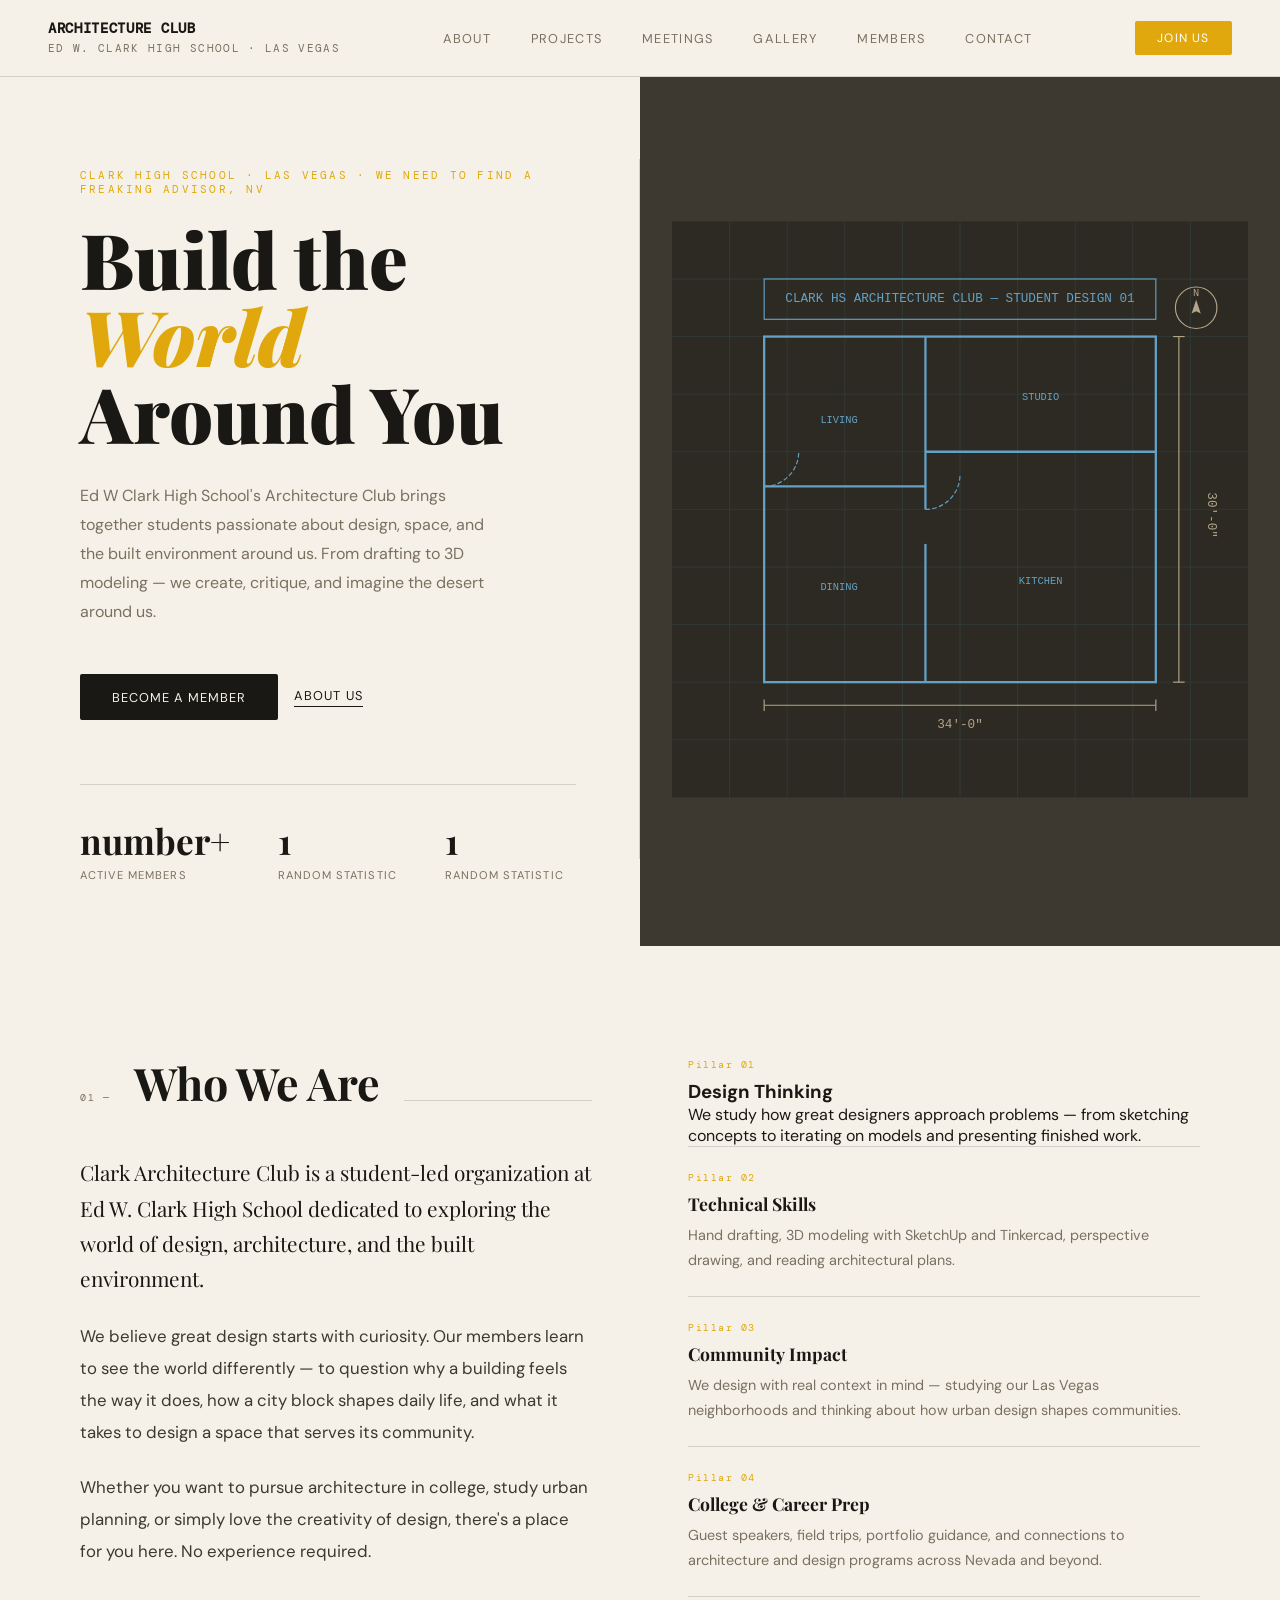
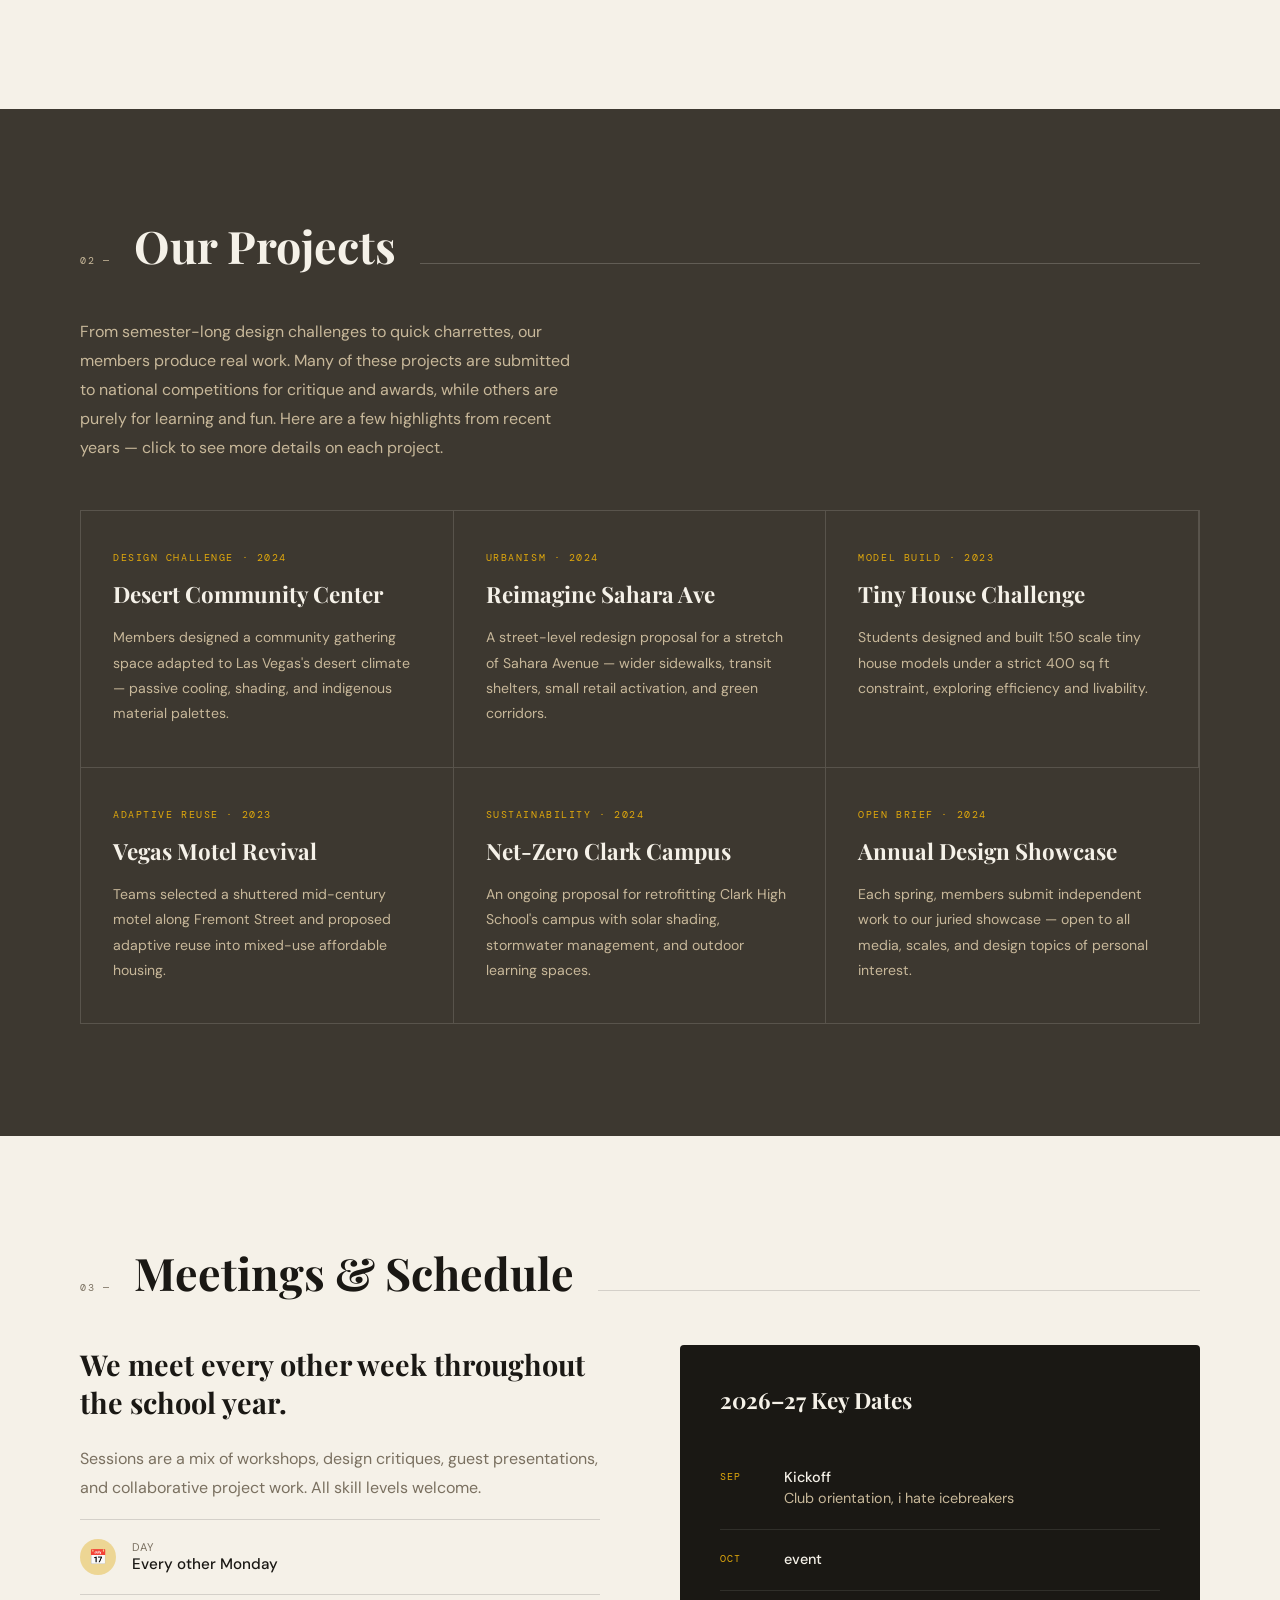
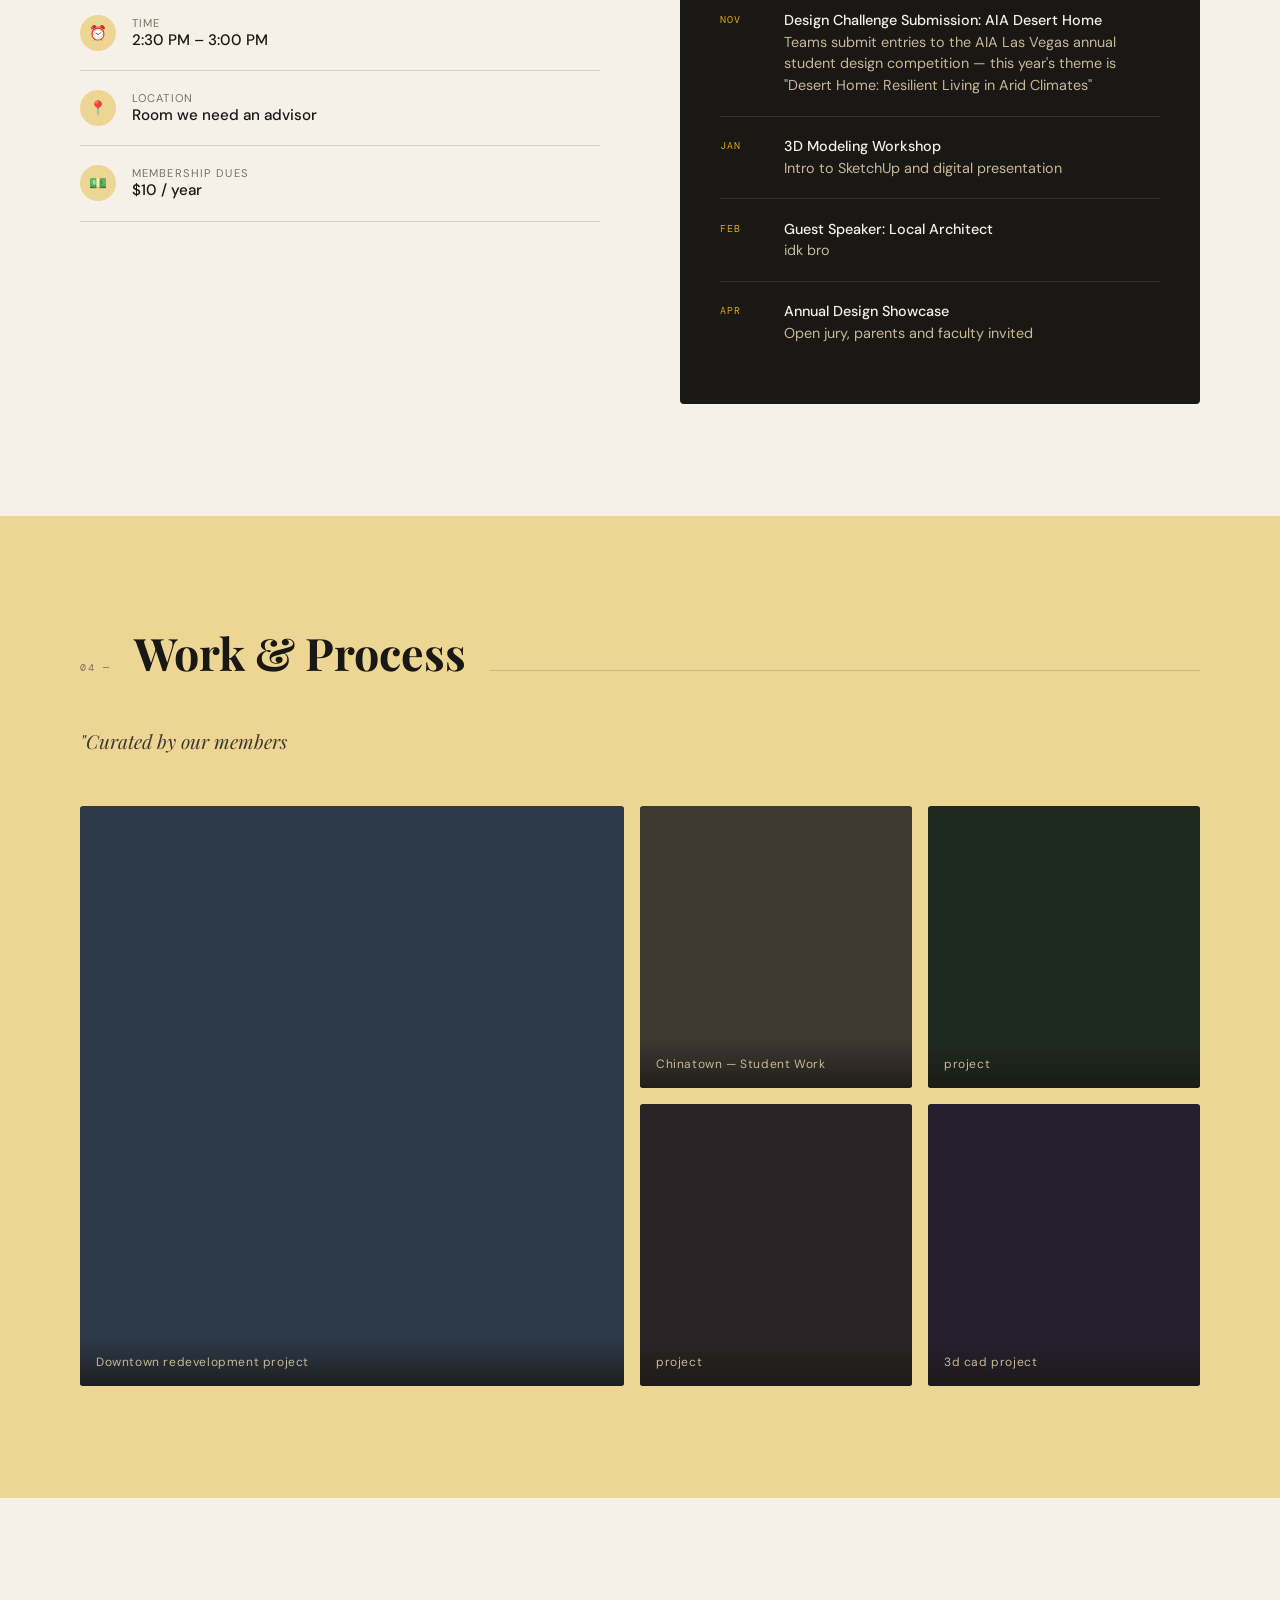
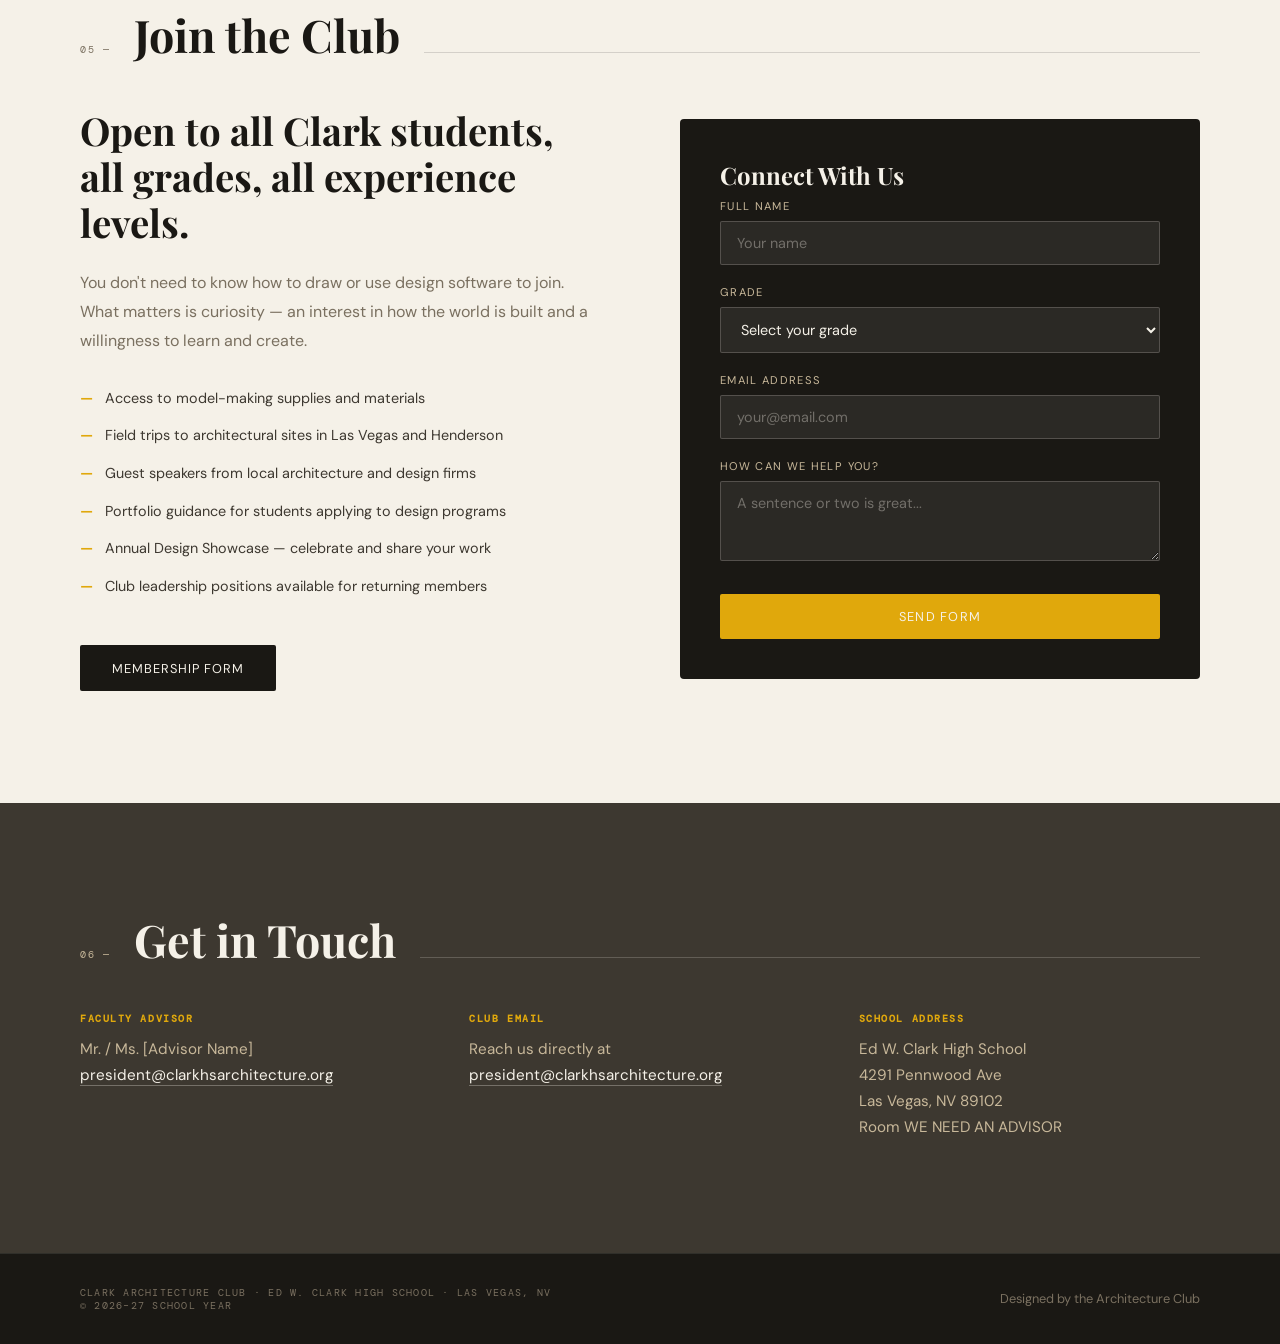
==== index.html @ acacfdea "first commit" ====
<!DOCTYPE html>
<html lang="en">
<head>
<meta charset="UTF-8">
<meta name="viewport" content="width=device-width, initial-scale=1.0">
<title>Clark Architecture Club — Ed W. Clark High School</title>
<link href="https://fonts.googleapis.com/css2?family=Playfair+Display:ital,wght@0,400;0,700;0,900;1,400;1,700&family=DM+Sans:wght@300;400;500;600&family=DM+Mono:wght@400;500&display=swap" rel="stylesheet">
<!-- to whoever works on this: 
 sorry to whoever is working on this
 the style.css page is fake and everything is in the html
 lol
 i won't be too offended if you end up vibe coding the entire thing, but if you do, use claude and none of that
 chatgpt bullcrap ty


 -->
<script>
function toggleMenu() {
  const navLinks = document.querySelector('.nav-links');
  const navCta = document.querySelector('.nav-cta');
  navLinks.classList.toggle('active');
  navCta.classList.toggle('active');
}


document.querySelectorAll('.nav-links a').forEach(link => {
  link.addEventListener('click', () => {
    document.querySelector('.nav-links').classList.remove('active');
    document.querySelector('.nav-cta').classList.remove('active');
  });
});
</script>
<style>
  :root {
    --ink: #1a1814;
    --paper: #f5f1e8;
    --warm: #c8b89a;
    --chargeryellow: #e0a80c;
    --chargeryellow-light: #edd694;
    --charcoal: #3d3830;
    --muted: #7a7060;
    --line: rgba(26,24,20,0.15);
    --white: #ffffff;
  }
  * { margin: 0; padding: 0; box-sizing: border-box; }
  html { scroll-behavior: smooth; }
  body {
    font-family: 'DM Sans', sans-serif;
    background: var(--paper);
    color: var(--ink);
    overflow-x: hidden;
  }

  /* NAV */
  nav {
    position: fixed; top: 0; left: 0; right: 0; z-index: 100;
    display: flex; align-items: center; justify-content: space-between;
    padding: 1.2rem 3rem;
    background: var(--paper);
    border-bottom: 1px solid var(--line);
    backdrop-filter: blur(8px);
  }
  .nav-logo {
    font-family: 'DM Mono', monospace;
    font-size: 0.7rem;
    letter-spacing: 0.12em;
    text-transform: uppercase;
    color: var(--muted);
    line-height: 1.5;
  }
  .nav-logo strong { display: block; color: var(--ink); font-size: 0.85rem; letter-spacing: 0.05em; }
  .nav-links { display: flex; gap: 2.5rem; list-style: none; }
  .nav-links a {
    font-size: 0.8rem;
    letter-spacing: 0.1em;
    text-transform: uppercase;
    color: var(--muted);
    text-decoration: none;
    transition: color 0.2s;
  }
  .nav-links a:hover { color: var(--chargeryellow); }
  .nav-cta {
    font-size: 0.75rem;
    letter-spacing: 0.1em;
    text-transform: uppercase;
    color: var(--white);
    background: var(--chargeryellow);
    padding: 0.55rem 1.4rem;
    text-decoration: none;
    border-radius: 2px;
    transition: background 0.2s;
  }
  .nav-cta:hover { background: var(--charcoal); }

  /* HERO */
  #home {
    min-height: 100vh;
    display: grid;
    grid-template-columns: 1fr 1fr;
    padding-top: 72px;
  }
  .hero-left {
    display: flex; flex-direction: column; justify-content: center;
    padding: 6rem 4rem 4rem 5rem;
    position: relative;
  }
  .hero-left::after {
    content: '';
    position: absolute; right: 0; top: 10%; bottom: 10%;
    width: 1px; background: var(--line);
  }
  .hero-eyebrow {
    font-family: 'DM Mono', monospace;
    font-size: 0.7rem;
    letter-spacing: 0.2em;
    text-transform: uppercase;
    color: var(--chargeryellow);
    margin-bottom: 1.5rem;
  }
  .hero-title {
    font-family: 'Playfair Display', serif;
    font-size: clamp(3.5rem, 6vw, 5.5rem);
    font-weight: 900;
    line-height: 1.0;
    color: var(--ink);
    margin-bottom: 2rem;
  }
  .hero-title em { font-style: italic; color: var(--chargeryellow); }
  .hero-desc {
    font-size: 1rem;
    line-height: 1.8;
    color: var(--muted);
    max-width: 420px;
    margin-bottom: 3rem;
  }
  .hero-actions { display: flex; gap: 1rem; align-items: center; }
  .btn-primary {
    background: var(--ink);
    color: var(--paper);
    padding: 0.9rem 2rem;
    text-decoration: none;
    font-size: 0.8rem;
    letter-spacing: 0.08em;
    text-transform: uppercase;
    border-radius: 2px;
    transition: background 0.2s;
  }
  .btn-primary:hover { background: var(--chargeryellow); }
  .btn-secondary {
    color: var(--ink);
    text-decoration: none;
    font-size: 0.8rem;
    letter-spacing: 0.08em;
    text-transform: uppercase;
    border-bottom: 1px solid var(--ink);
    padding-bottom: 2px;
    transition: color 0.2s, border-color 0.2s;
  }
  .btn-secondary:hover { color: var(--chargeryellow); border-color: var(--chargeryellow); }
  .hero-stats {
    display: flex; gap: 3rem; margin-top: 4rem;
    padding-top: 2rem;
    border-top: 1px solid var(--line);
  }
  .stat-num {
    font-family: 'Playfair Display', serif;
    font-size: 2.2rem;
    font-weight: 700;
    color: var(--ink);
  }
  .stat-label {
    font-size: 0.7rem;
    letter-spacing: 0.1em;
    text-transform: uppercase;
    color: var(--muted);
    margin-top: 0.25rem;
  }
  .hero-right {
    position: relative;
    overflow: hidden;
  }
  .hero-blueprint {
    width: 100%; height: 100%;
    background: var(--charcoal);
    display: flex; align-items: center; justify-content: center;
    position: relative;
  }
  .blueprint-svg {
    width: 90%; height: 90%;
    opacity: 0.85;
  }

  /* SECTION SHARED */
  section { scroll-margin-top: 72px; }
  .section-header {
    display: flex; align-items: baseline; gap: 1.5rem;
    margin-bottom: 3rem;
  }
  .section-num {
    font-family: 'DM Mono', monospace;
    font-size: 0.65rem;
    letter-spacing: 0.15em;
    color: var(--muted);
    text-transform: uppercase;
  }
  .section-title {
    font-family: 'Playfair Display', serif;
    font-size: clamp(2rem, 3.5vw, 3rem);
    font-weight: 700;
    line-height: 1.1;
  }
  .section-line { flex: 1; height: 1px; background: var(--line); }

  /* ABOUT */
  #about {
    padding: 7rem 5rem;
    display: grid;
    grid-template-columns: 1fr 1fr;
    gap: 6rem;
    align-items: start;
  }
  .about-content p {
    font-size: 1.05rem;
    line-height: 1.9;
    color: var(--charcoal);
    margin-bottom: 1.5rem;
  }
  .about-content p:first-of-type {
    font-family: 'Playfair Display', serif;
    font-size: 1.3rem;
    font-weight: 400;
    color: var(--ink);
    line-height: 1.7;
  }
  .about-sidebar {}
  .pillar {
    padding: 1.5rem 0;
    border-top: 1px solid var(--line);
  }
  .pillar:last-child { border-bottom: 1px solid var(--line); }
  .pillar-num {
    font-family: 'DM Mono', monospace;
    font-size: 0.65rem;
    letter-spacing: 0.15em;
    color: var(--chargeryellow);
    margin-bottom: 0.5rem;
  }
  .pillar h3 {
    font-family: 'Playfair Display', serif;
    font-size: 1.1rem;
    font-weight: 700;
    margin-bottom: 0.5rem;
  }
  .pillar p { font-size: 0.9rem; line-height: 1.7; color: var(--muted); }

  /* MEMBERS */
  #members { padding: 7rem 5rem; }

  /* PROJECTS */
  #projects { padding: 7rem 5rem; background: var(--charcoal); color: var(--paper); }
  #projects .section-title { color: var(--paper); }
  #projects .section-num { color: var(--warm); }
  #projects .section-line { background: rgba(245,241,232,0.2); }
  .projects-grid {
    display: grid;
    grid-template-columns: repeat(3, 1fr);
    gap: 0;
    border: 1px solid rgba(245,241,232,0.15);
  }
  .project-card {
    padding: 2.5rem 2rem;
    border-right: 1px solid rgba(245,241,232,0.15);
    position: relative;
    transition: background 0.3s;
  }
  .project-card:last-child { border-right: none; }
  .project-card:hover { background: rgba(245,241,232,0.05); }
  .project-tag {
    font-family: 'DM Mono', monospace;
    font-size: 0.65rem;
    letter-spacing: 0.15em;
    text-transform: uppercase;
    color: var(--chargeryellow);
    margin-bottom: 1rem;
  }
  .project-card h3 {
    font-family: 'Playfair Display', serif;
    font-size: 1.4rem;
    font-weight: 700;
    color: var(--paper);
    margin-bottom: 1rem;
    line-height: 1.3;
  }
  .project-card p { font-size: 0.88rem; line-height: 1.8; color: var(--warm); }
  .project-arrow {
    position: absolute; bottom: 2rem; right: 2rem;
    font-size: 1.2rem;
    color: var(--chargeryellow);
    opacity: 0;
    transition: opacity 0.2s;
  }
  .project-card:hover .project-arrow { opacity: 1; }

  /* MEETINGS */
  #meetings { padding: 7rem 5rem; }
  .meetings-layout { display: grid; grid-template-columns: 1fr 1fr; gap: 5rem; }
  .meeting-info h2 {
    font-family: 'Playfair Display', serif;
    font-size: 1.8rem;
    font-weight: 700;
    margin-bottom: 1.5rem;
  }
  .meeting-info p { font-size: 1rem; line-height: 1.8; color: var(--muted); margin-bottom: 1rem; }
  .meeting-detail {
    display: flex; align-items: center; gap: 1rem;
    padding: 1.2rem 0;
    border-bottom: 1px solid var(--line);
  }
  .meeting-detail:first-of-type { border-top: 1px solid var(--line); }
  .detail-icon {
    width: 36px; height: 36px;
    background: var(--chargeryellow-light);
    border-radius: 50%;
    display: flex; align-items: center; justify-content: center;
    font-size: 0.9rem; flex-shrink: 0;
  }
  .detail-label { font-size: 0.7rem; letter-spacing: 0.1em; text-transform: uppercase; color: var(--muted); }
  .detail-value { font-size: 0.95rem; font-weight: 500; color: var(--ink); }
  .schedule-card {
    background: var(--ink);
    color: var(--paper);
    padding: 2.5rem;
    border-radius: 4px;
  }
  .schedule-card h3 {
    font-family: 'Playfair Display', serif;
    font-size: 1.4rem;
    font-weight: 700;
    margin-bottom: 2rem;
  }
  .schedule-item {
    display: flex; gap: 1.5rem;
    padding: 1.2rem 0;
    border-bottom: 1px solid rgba(245,241,232,0.1);
  }
  .schedule-item:last-child { border-bottom: none; }
  .schedule-month {
    font-family: 'DM Mono', monospace;
    font-size: 0.65rem;
    letter-spacing: 0.12em;
    text-transform: uppercase;
    color: var(--chargeryellow);
    min-width: 40px;
    padding-top: 3px;
  }
  .schedule-event { font-size: 0.9rem; color: var(--warm); line-height: 1.5; }
  .schedule-event strong { display: block; color: var(--paper); font-weight: 500; }

  /* GALLERY */
  #gallery { padding: 7rem 5rem; background: var(--chargeryellow-light); }
  .gallery-intro {
    font-family: 'Playfair Display', serif;
    font-size: 1.2rem;
    font-style: italic;
    color: var(--charcoal);
    max-width: 500px;
    margin-bottom: 3rem;
    line-height: 1.7;
  }
  .gallery-grid {
    display: grid;
    grid-template-columns: 2fr 1fr 1fr;
    grid-template-rows: auto auto;
    gap: 1rem;
  }
  .gallery-item {
    background: var(--charcoal);
    border-radius: 3px;
    overflow: hidden;
    position: relative;
    display: flex; align-items: center; justify-content: center;
    min-height: 200px;
  }
  .gallery-item:first-child { grid-row: 1 / 3; min-height: 420px; }
  .gallery-item svg { width: 80%; height: 80%; opacity: 0.6; }
  .gallery-caption {
    position: absolute; bottom: 0; left: 0; right: 0;
    padding: 1rem;
    background: linear-gradient(transparent, rgba(26,24,20,0.8));
    font-size: 0.75rem;
    color: var(--warm);
    letter-spacing: 0.05em;
  }

  /* MEMBERS / JOIN */
  #join { padding: 7rem 5rem; }
  .join-layout { display: grid; grid-template-columns: 1fr 1fr; gap: 5rem; align-items: center; }
  .join-text h2 {
    font-family: 'Playfair Display', serif;
    font-size: clamp(2rem, 3vw, 2.8rem);
    font-weight: 700;
    line-height: 1.2;
    margin-bottom: 1.5rem;
  }
  .join-text p { font-size: 1rem; line-height: 1.8; color: var(--muted); margin-bottom: 1.5rem; }
  .perks { list-style: none; margin-bottom: 2.5rem; }
  .perks li {
    display: flex; align-items: flex-start; gap: 0.75rem;
    font-size: 0.9rem;
    color: var(--charcoal);
    padding: 0.5rem 0;
    line-height: 1.5;
  }
  .perks li::before {
    content: '—';
    color: var(--chargeryellow);
    font-weight: 700;
    flex-shrink: 0;
  }
  .join-form {
    background: var(--ink);
    padding: 2.5rem;
    border-radius: 4px;
  }
  .join-form h3 {
    font-family: 'Playfair Display', serif;
    font-size: 1.5rem;
    color: var(--paper);
    margin-bottom: 0.5rem;
  }
  .form-subtitle {
    font-size: 0.85rem;
    color: var(--warm);
    margin-bottom: 2rem;
  }
  .form-group { margin-bottom: 1.25rem; }
  .form-group label {
    display: block;
    font-size: 0.7rem;
    letter-spacing: 0.12em;
    text-transform: uppercase;
    color: var(--warm);
    margin-bottom: 0.5rem;
  }
  .form-group input, .form-group select, .form-group textarea {
    width: 100%;
    background: rgba(245,241,232,0.08);
    border: 1px solid rgba(245,241,232,0.2);
    color: var(--paper);
    padding: 0.75rem 1rem;
    font-family: 'DM Sans', sans-serif;
    font-size: 0.9rem;
    border-radius: 2px;
    outline: none;
    transition: border-color 0.2s;
  }
  .form-group input::placeholder, .form-group textarea::placeholder { color: rgba(245,241,232,0.35); }
  .form-group input:focus, .form-group select:focus, .form-group textarea:focus { border-color: var(--chargeryellow); }
  .form-group select option { background: var(--charcoal); }
  .form-group textarea { resize: vertical; min-height: 80px; }
  .form-submit {
    width: 100%;
    background: var(--chargeryellow);
    color: var(--paper);
    border: none;
    padding: 0.9rem;
    font-family: 'DM Sans', sans-serif;
    font-size: 0.8rem;
    letter-spacing: 0.1em;
    text-transform: uppercase;
    cursor: pointer;
    border-radius: 2px;
    transition: background 0.2s;
    margin-top: 0.5rem;
  }
  .form-submit:hover { background: var(--charcoal); }

  /* CONTACT */
  #contact { padding: 7rem 5rem; background: var(--charcoal); color: var(--paper); }
  #contact .section-title { color: var(--paper); }
  #contact .section-num { color: var(--warm); }
  #contact .section-line { background: rgba(245,241,232,0.2); }
  .contact-grid { display: grid; grid-template-columns: 1fr 1fr 1fr; gap: 3rem; }
  .contact-item h4 {
    font-family: 'DM Mono', monospace;
    font-size: 0.65rem;
    letter-spacing: 0.15em;
    text-transform: uppercase;
    color: var(--chargeryellow);
    margin-bottom: 0.75rem;
  }
  .contact-item p { font-size: 0.95rem; line-height: 1.7; color: var(--warm); }
  .contact-item a { color: var(--paper); text-decoration: none; border-bottom: 1px solid rgba(245,241,232,0.3); transition: border-color 0.2s; }
  .contact-item a:hover { border-color: var(--chargeryellow); color: var(--chargeryellow); }

  /* FOOTER */
  footer {
    background: var(--ink);
    color: var(--paper);
    padding: 2rem 5rem;
    display: flex; align-items: center; justify-content: space-between;
    border-top: 1px solid rgba(245,241,232,0.1);
  }
  .footer-left {
    font-family: 'DM Mono', monospace;
    font-size: 0.65rem;
    letter-spacing: 0.12em;
    text-transform: uppercase;
    color: var(--muted);
  }
  .footer-right { font-size: 0.8rem; color: var(--muted); }

  /* ANIMATIONS */
  @keyframes fadeUp {
    from { opacity: 0; transform: translateY(30px); }
    to { opacity: 1; transform: translateY(0); }
  }
  .hero-eyebrow { animation: fadeUp 0.6s ease both; }
  .hero-title { animation: fadeUp 0.6s 0.15s ease both; }
  .hero-desc { animation: fadeUp 0.6s 0.3s ease both; }
  .hero-actions { animation: fadeUp 0.6s 0.45s ease both; }
  .hero-stats { animation: fadeUp 0.6s 0.6s ease both; }

  /* HAMBURGER / MOBILE */
  .hamburger { display: none; cursor: pointer; flex-direction: column; gap: 5px; }
  .hamburger span { display: block; width: 22px; height: 1.5px; background: var(--ink); }

  @media (max-width: 900px) {
    nav { padding: 1rem 1.5rem; }
    .nav-links, .nav-cta { display: none; }
    .hamburger { display: flex; }
    #home { grid-template-columns: 1fr; }
    .hero-right { height: 300px; }
    .hero-left { padding: 3rem 1.5rem; }
    .hero-left::after { display: none; }
    #about, #meetings, #join { grid-template-columns: 1fr; gap: 2.5rem; padding: 4rem 1.5rem; }
    #projects, #gallery, #contact, footer { padding: 4rem 1.5rem; }
    #join { padding: 4rem 1.5rem; }
    .projects-grid { grid-template-columns: 1fr; }
    .project-card { border-right: none; border-bottom: 1px solid rgba(245,241,232,0.15); }
    .gallery-grid { grid-template-columns: 1fr 1fr; }
    .gallery-item:first-child { grid-column: 1 / -1; }
    .contact-grid { grid-template-columns: 1fr; gap: 2rem; }
    footer { flex-direction: column; gap: 1rem; text-align: center; }
  }
</style>
</head>
<body>

<!-- NAV -->
<nav>
  <div class="nav-logo">
    <strong>Architecture Club</strong>
    Ed W. Clark High School · Las Vegas
  </div>
  <ul class="nav-links">
    <li><a href="#about">About</a></li>
    <li><a href="#projects">Projects</a></li>
    <li><a href="#meetings">Meetings</a></li>
    <li><a href="#gallery">Gallery</a></li>
        <li><a href="members.html">Members</a></li>
    <li><a href="#contact">Contact</a></li>

  </ul>
  <a href="#join" class="nav-cta">Join Us</a>
  <div class="hamburger" onclick="toggleMenu()">
    <span></span><span></span><span></span>
  </div>
</nav>

<!-- HERO -->
<section id="home">
  <div class="hero-left">
    <p class="hero-eyebrow">Clark High School · Las Vegas · we need to find a freaking advisor, NV</p>
    <h1 class="hero-title">
      Build the<br>
      <em>World</em><br>
      Around You
    </h1>
    <p class="hero-desc">
      Ed W Clark High School's Architecture Club brings together students passionate about design, space, and the built environment around us. From drafting to 3D modeling — we create, critique, and imagine the desert around us.
    </p>
    <div class="hero-actions">
      <a href="#join" class="btn-primary">Become a Member</a>
      <a href="#projects" class="btn-secondary">About Us</a>
    </div>
    <div class="hero-stats">
      <div>
        <div class="stat-num">number+</div>
        <div class="stat-label">Active Members</div>
      </div>
      <div>
        <div class="stat-num">1</div>
        <div class="stat-label">random statistic</div>
      </div>
      <div>
        <div class="stat-num">1</div>
        <div class="stat-label">random statistic</div>
      </div>
    </div>
  </div>
  <div class="hero-right">
    <div class="hero-blueprint">
      <!-- Blueprint SVG -->
      <svg class="blueprint-svg" viewBox="0 0 500 500" fill="none" xmlns="http://www.w3.org/2000/svg">
        <rect width="500" height="500" fill="#2a2820"/>
        <!-- Grid lines -->
        <g stroke="#4a7fa5" stroke-width="0.4" opacity="0.4">
          <line x1="0" y1="50" x2="500" y2="50"/><line x1="0" y1="100" x2="500" y2="100"/>
          <line x1="0" y1="150" x2="500" y2="150"/><line x1="0" y1="200" x2="500" y2="200"/>
          <line x1="0" y1="250" x2="500" y2="250"/><line x1="0" y1="300" x2="500" y2="300"/>
          <line x1="0" y1="350" x2="500" y2="350"/><line x1="0" y1="400" x2="500" y2="400"/>
          <line x1="0" y1="450" x2="500" y2="450"/>
          <line x1="50" y1="0" x2="50" y2="500"/><line x1="100" y1="0" x2="100" y2="500"/>
          <line x1="150" y1="0" x2="150" y2="500"/><line x1="200" y1="0" x2="200" y2="500"/>
          <line x1="250" y1="0" x2="250" y2="500"/><line x1="300" y1="0" x2="300" y2="500"/>
          <line x1="350" y1="0" x2="350" y2="500"/><line x1="400" y1="0" x2="400" y2="500"/>
          <line x1="450" y1="0" x2="450" y2="500"/>
        </g>
        <!-- Floor plan outline -->
        <rect x="80" y="100" width="340" height="300" stroke="#6ab4e0" stroke-width="2" fill="none"/>
        <!-- Interior walls -->
        <line x1="220" y1="100" x2="220" y2="250" stroke="#6ab4e0" stroke-width="2"/>
        <line x1="220" y1="280" x2="220" y2="400" stroke="#6ab4e0" stroke-width="2"/>
        <line x1="80" y1="230" x2="220" y2="230" stroke="#6ab4e0" stroke-width="2"/>
        <line x1="220" y1="200" x2="420" y2="200" stroke="#6ab4e0" stroke-width="2"/>
        <!-- Door arcs -->
        <path d="M220 250 A30 30 0 0 0 250 220" stroke="#6ab4e0" stroke-width="1" fill="none" stroke-dasharray="4 2"/>
        <path d="M80 230 A30 30 0 0 0 110 200" stroke="#6ab4e0" stroke-width="1" fill="none" stroke-dasharray="4 2"/>
        <!-- Dimension lines -->
        <line x1="80" y1="420" x2="420" y2="420" stroke="#c8b89a" stroke-width="1" marker-start="url(#arr)" marker-end="url(#arr)"/>
        <line x1="80" y1="415" x2="80" y2="425" stroke="#c8b89a" stroke-width="1"/>
        <line x1="420" y1="415" x2="420" y2="425" stroke="#c8b89a" stroke-width="1"/>
        <text x="250" y="440" fill="#c8b89a" font-family="monospace" font-size="11" text-anchor="middle">34'-0"</text>
        <line x1="440" y1="100" x2="440" y2="400" stroke="#c8b89a" stroke-width="1"/>
        <line x1="435" y1="100" x2="445" y2="100" stroke="#c8b89a" stroke-width="1"/>
        <line x1="435" y1="400" x2="445" y2="400" stroke="#c8b89a" stroke-width="1"/>
        <text x="465" y="255" fill="#c8b89a" font-family="monospace" font-size="11" text-anchor="middle" transform="rotate(90,465,255)">30'-0"</text>
        <!-- Room labels -->
        <text x="145" y="175" fill="#6ab4e0" font-family="monospace" font-size="9" text-anchor="middle">LIVING</text>
        <text x="320" y="155" fill="#6ab4e0" font-family="monospace" font-size="9" text-anchor="middle">STUDIO</text>
        <text x="145" y="320" fill="#6ab4e0" font-family="monospace" font-size="9" text-anchor="middle">DINING</text>
        <text x="320" y="315" fill="#6ab4e0" font-family="monospace" font-size="9" text-anchor="middle">KITCHEN</text>
        <!-- Title block -->
        <rect x="80" y="50" width="340" height="35" stroke="#6ab4e0" stroke-width="1" fill="none"/>
        <text x="250" y="70" fill="#6ab4e0" font-family="monospace" font-size="11" text-anchor="middle">CLARK HS ARCHITECTURE CLUB — STUDENT DESIGN 01</text>
        <!-- North arrow -->
        <circle cx="455" cy="75" r="18" stroke="#c8b89a" stroke-width="1" fill="none"/>
        <text x="455" y="65" fill="#c8b89a" font-family="monospace" font-size="9" text-anchor="middle">N</text>
        <polygon points="455,68 451,80 455,78 459,80" fill="#c8b89a"/>
      </svg>
    </div>
  </div>
</section>

<!-- ABOUT -->
<section id="about">
  <div>
    <div class="section-header">
      <span class="section-num">01 —</span>
      <h2 class="section-title">Who We Are</h2>
      <div class="section-line"></div>
    </div>
    <div class="about-content">
      <p>
        Clark Architecture Club is a student-led organization at Ed W. Clark High School dedicated to exploring the world of design, architecture, and the built environment.
      </p>
      <p>
        We believe great design starts with curiosity. Our members learn to see the world differently — to question why a building feels the way it does, how a city block shapes daily life, and what it takes to design a space that serves its community.
      </p>
      <p>
        Whether you want to pursue architecture in college, study urban planning, or simply love the creativity of design, there's a place for you here. No experience required.
      </p>
    </div>
  </div>
  <div class="about-sidebar">
    <div class="objectives">
      <div class="pillar-num">Pillar 01</div>
      <h3>Design Thinking</h3>
      <p>We study how great designers approach problems — from sketching concepts to iterating on models and presenting finished work.</p>
    </div>
    <div class="pillar">
      <div class="pillar-num">Pillar 02</div>
      <h3>Technical Skills</h3>
      <p>Hand drafting, 3D modeling with SketchUp and Tinkercad, perspective drawing, and reading architectural plans.</p>
    </div>
    <div class="pillar">
      <div class="pillar-num">Pillar 03</div>
      <h3>Community Impact</h3>
      <p>We design with real context in mind — studying our Las Vegas neighborhoods and thinking about how urban design shapes communities.</p>
    </div>
    <div class="pillar">
      <div class="pillar-num">Pillar 04</div>
      <h3>College & Career Prep</h3>
      <p>Guest speakers, field trips, portfolio guidance, and connections to architecture and design programs across Nevada and beyond.</p>
    </div>
  </div>
</section>

<!-- PROJECTS -->
<section id="projects">
  <div style="padding: 0 0 3rem;">
    <div class="section-header">
      <span class="section-num">02 —</span>
      <h2 class="section-title">Our Projects</h2>
      <div class="section-line"></div>
    </div>
    <p style="color: var(--warm); font-size: 1rem; max-width: 500px; line-height: 1.8;">
      From semester-long design challenges to quick charrettes, our members produce real work. Many of these projects are submitted to national competitions for critique and awards, while others are purely for learning and fun. Here are a few highlights from recent years — click to see more details on each project.
    </p>
  </div>
  <div class="projects-grid">
    <div class="project-card">
      <div class="project-tag">Design Challenge · 2024</div>
      <h3>Desert Community Center</h3>
      <p>Members designed a community gathering space adapted to Las Vegas's desert climate — passive cooling, shading, and indigenous material palettes.</p>
      <div class="project-arrow">→</div>
    </div>
    <div class="project-card">
      <div class="project-tag">Urbanism · 2024</div>
      <h3>Reimagine Sahara Ave</h3>
      <p>A street-level redesign proposal for a stretch of Sahara Avenue — wider sidewalks, transit shelters, small retail activation, and green corridors.</p>
      <div class="project-arrow">→</div>
    </div>
    <div class="project-card">
      <div class="project-tag">Model Build · 2023</div>
      <h3>Tiny House Challenge</h3>
      <p>Students designed and built 1:50 scale tiny house models under a strict 400 sq ft constraint, exploring efficiency and livability.</p>
      <div class="project-arrow">→</div>
    </div>
    <div class="project-card" style="border-top: 1px solid rgba(245,241,232,0.15);">
      <div class="project-tag">Adaptive Reuse · 2023</div>
      <h3>Vegas Motel Revival</h3>
      <p>Teams selected a shuttered mid-century motel along Fremont Street and proposed adaptive reuse into mixed-use affordable housing.</p>
      <div class="project-arrow">→</div>
    </div>
    <div class="project-card" style="border-top: 1px solid rgba(245,241,232,0.15);">
      <div class="project-tag">Sustainability · 2024</div>
      <h3>Net-Zero Clark Campus</h3>
      <p>An ongoing proposal for retrofitting Clark High School's campus with solar shading, stormwater management, and outdoor learning spaces.</p>
      <div class="project-arrow">→</div>
    </div>
    <div class="project-card" style="border-top: 1px solid rgba(245,241,232,0.15);">
      <div class="project-tag">Open Brief · 2024</div>
      <h3>Annual Design Showcase</h3>
      <p>Each spring, members submit independent work to our juried showcase — open to all media, scales, and design topics of personal interest.</p>
      <div class="project-arrow">→</div>
    </div>
  </div>
</section>

<!-- MEETINGS -->
<section id="meetings">
  <div class="section-header">
    <span class="section-num">03 —</span>
    <h2 class="section-title">Meetings & Schedule</h2>
    <div class="section-line"></div>
  </div>
  <div class="meetings-layout">
    <div class="meeting-info">
      <h2>We meet every other week throughout the school year.</h2>
      <p>Sessions are a mix of workshops, design critiques, guest presentations, and collaborative project work. All skill levels welcome.</p>
      <div class="meeting-detail">
        <div class="detail-icon">📅</div>
        <div>
          <div class="detail-label">Day</div>
          <div class="detail-value">Every other Monday</div>
        </div>
      </div>
      <div class="meeting-detail">
        <div class="detail-icon">⏰</div>
        <div>
          <div class="detail-label">Time</div>
          <div class="detail-value">2:30 PM – 3:00 PM</div>
        </div>
      </div>
      <div class="meeting-detail">
        <div class="detail-icon">📍</div>
        <div>
          <div class="detail-label">Location</div>
          <div class="detail-value">Room we need an advisor</div>
        </div>
      </div>
      <div class="meeting-detail">
        <div class="detail-icon">💵</div>
        <div>
          <div class="detail-label">Membership Dues</div>
          <div class="detail-value">$10 / year</div>
        </div>
      </div>
    </div>
    <div class="schedule-card">
      <h3>2026–27 Key Dates</h3>
      <div class="schedule-item">
        <div class="schedule-month">SEP</div>
        <div class="schedule-event">
          <strong>Kickoff</strong>
          Club orientation, i hate icebreakers
        </div>
      </div>
      <div class="schedule-item">
        <div class="schedule-month">OCT</div>
        <div class="schedule-event">
          <strong>event</strong>
        </div>
      </div>
      <div class="schedule-item">
        <div class="schedule-month">NOV</div>
        <div class="schedule-event">
          <strong>Design Challenge Submission: AIA Desert Home</strong>
          Teams submit entries to the AIA Las Vegas annual student design competition — this year's theme is "Desert Home: Resilient Living in Arid Climates"
        </div>
      </div>
      <div class="schedule-item">
        <div class="schedule-month">JAN</div>
        <div class="schedule-event">
          <strong>3D Modeling Workshop</strong>
          Intro to SketchUp and digital presentation
        </div>
      </div>
      <div class="schedule-item">
        <div class="schedule-month">FEB</div>
        <div class="schedule-event">
          <strong>Guest Speaker: Local Architect</strong>
          idk bro
        </div>
      </div>
      <div class="schedule-item">
        <div class="schedule-month">APR</div>
        <div class="schedule-event">
          <strong>Annual Design Showcase</strong>
          Open jury, parents and faculty invited
        </div>
      </div>
    </div>
  </div>
</section>

<!-- GALLERY -->
<section id="gallery">
  <div class="section-header">
    <span class="section-num">04 —</span>
    <h2 class="section-title">Work & Process</h2>
    <div class="section-line"></div>
  </div>
  <p class="gallery-intro">"Curated by our members</p>
  <div class="gallery-grid">
    <div class="gallery-item" style="background: #2d3a4a;">
      <svg viewBox="0 0 300 400" xmlns="http://www.w3.org/2000/svg">
        
      </svg>
      <div class="gallery-caption">Downtown redevelopment project</div>
    </div>
    <div class="gallery-item" style="background: #3d3830;">
      <svg viewBox="0 0 200 200" xmlns="http://www.w3.org/2000/svg">

      </svg>
      <div class="gallery-caption">Chinatown — Student Work</div>
    </div>
    <div class="gallery-item" style="background: #1e2a1e;">
      <svg viewBox="0 0 200 200" xmlns="http://www.w3.org/2000/svg">
        
      </svg>
      <div class="gallery-caption">project</div>
    </div>
    <div class="gallery-item" style="background: #2a2426;">
      <svg viewBox="0 0 200 200" xmlns="http://www.w3.org/2000/svg">
        
      </svg>
      <div class="gallery-caption">project</div>
    </div>
    <div class="gallery-item" style="background: #252030;">
      <svg viewBox="0 0 200 200" xmlns="http://www.w3.org/2000/svg">

      </svg>
      <div class="gallery-caption">3d cad project</div>
    </div>
  </div>
</section>

<!-- JOIN -->
<section id="join">
  <div class="section-header">
    <span class="section-num">05 —</span>
    <h2 class="section-title">Join the Club</h2>
    <div class="section-line"></div>
  </div>
  <div class="join-layout">
    <div class="join-text">
      <h2>Open to all Clark students, all grades, all experience levels.</h2>
      <p>
        You don't need to know how to draw or use design software to join. What matters is curiosity — an interest in how the world is built and a willingness to learn and create.
      </p>
      <ul class="perks">
        <li>Access to model-making supplies and materials</li>
        <li>Field trips to architectural sites in Las Vegas and Henderson</li>
        <li>Guest speakers from local architecture and design firms</li>
        <li>Portfolio guidance for students applying to design programs</li>
        <li>Annual Design Showcase — celebrate and share your work</li>
        <li>Club leadership positions available for returning members</li>
      </ul>
      <a href="https://docs.google.com/forms/d/e/1FAIpQLSf5DEJbWwFq8qBIjVLiei53IbbU0VEppVUfPHcmWXWJcTZeyw/viewform" class="btn-primary" style="display: inline-block;">Membership Form</a>
    </div>
    <div class="join-form">
      <h3>Connect With Us</h3>
      <div class="form-group">
        <label>Full Name</label>
        <input type="text" placeholder="Your name">
      </div>
      <div class="form-group">
        <label>Grade</label>
        <select>
          <option value="" disabled selected>Select your grade</option>
          <option>Freshman (9th)</option>
          <option>Sophomore (10th)</option>
          <option>Junior (11th)</option>
          <option>Senior (12th)</option>
          <option>Other / Prefer not to say</option>
        </select>
      </div>
      <div class="form-group">
        <label>Email Address</label>
        <input type="email" placeholder="your@email.com">
      </div>
      <div class="form-group">
        <label>How can we help you?</label>
        <textarea placeholder="A sentence or two is great..."></textarea>
      </div>
      <button class="form-submit" onclick="handleSubmit()">Send Form</button>
    </div>
  </div>
</section>

<!-- CONTACT -->
<section id="contact">
  <div class="section-header">
    <span class="section-num">06 —</span>
    <h2 class="section-title">Get in Touch</h2>
    <div class="section-line"></div>
  </div>
  <div class="contact-grid">
    <div class="contact-item">
      <h4>Faculty Advisor</h4>
      <p>Mr. / Ms. [Advisor Name]<br>
      <a href="mailto:president@clarkhsarchitecture.org">president@clarkhsarchitecture.org</a></p>
    </div>
    <div class="contact-item">
      <h4>Club Email</h4>
      <p>Reach us directly at<br>
      <a href="mailto:president@clarkhsarchitecture.org">president@clarkhsarchitecture.org</a></p>
    </div>
    <div class="contact-item">
      <h4>School Address</h4>
      <p>Ed W. Clark High School<br>
      4291 Pennwood Ave<br>
      Las Vegas, NV 89102<br>
      Room WE NEED AN ADVISOR</p>
    </div>
  </div>
</section>

<!-- FOOTER -->
<footer>
  <div class="footer-left">
    Clark Architecture Club · Ed W. Clark High School · Las Vegas, NV<br>
    © 2026–27 School Year
  </div>
  <div class="footer-right">Designed by the Architecture Club</div>
</footer>

<script>
  function handleSubmit() {
    const btn = document.querySelector('.form-submit');
    btn.textContent = 'Sent! We\'ll be in touch.';
    btn.style.background = '#3d3830';
    btn.disabled = true;
  }
  function toggleMenu() {
    const links = document.querySelector('.nav-links');
    const cta = document.querySelector('.nav-cta');
    if (links.style.display === 'flex') {
      links.style.display = '';
      cta.style.display = '';
    } else {
      links.style.display = 'flex';
      links.style.flexDirection = 'column';
      links.style.position = 'absolute';
      links.style.top = '60px';
      links.style.left = '0';
      links.style.right = '0';
      links.style.background = 'var(--paper)';
      links.style.padding = '1.5rem';
      links.style.borderBottom = '1px solid var(--line)';
      cta.style.display = 'block';
    }
  }
</script>
</body>
</html>
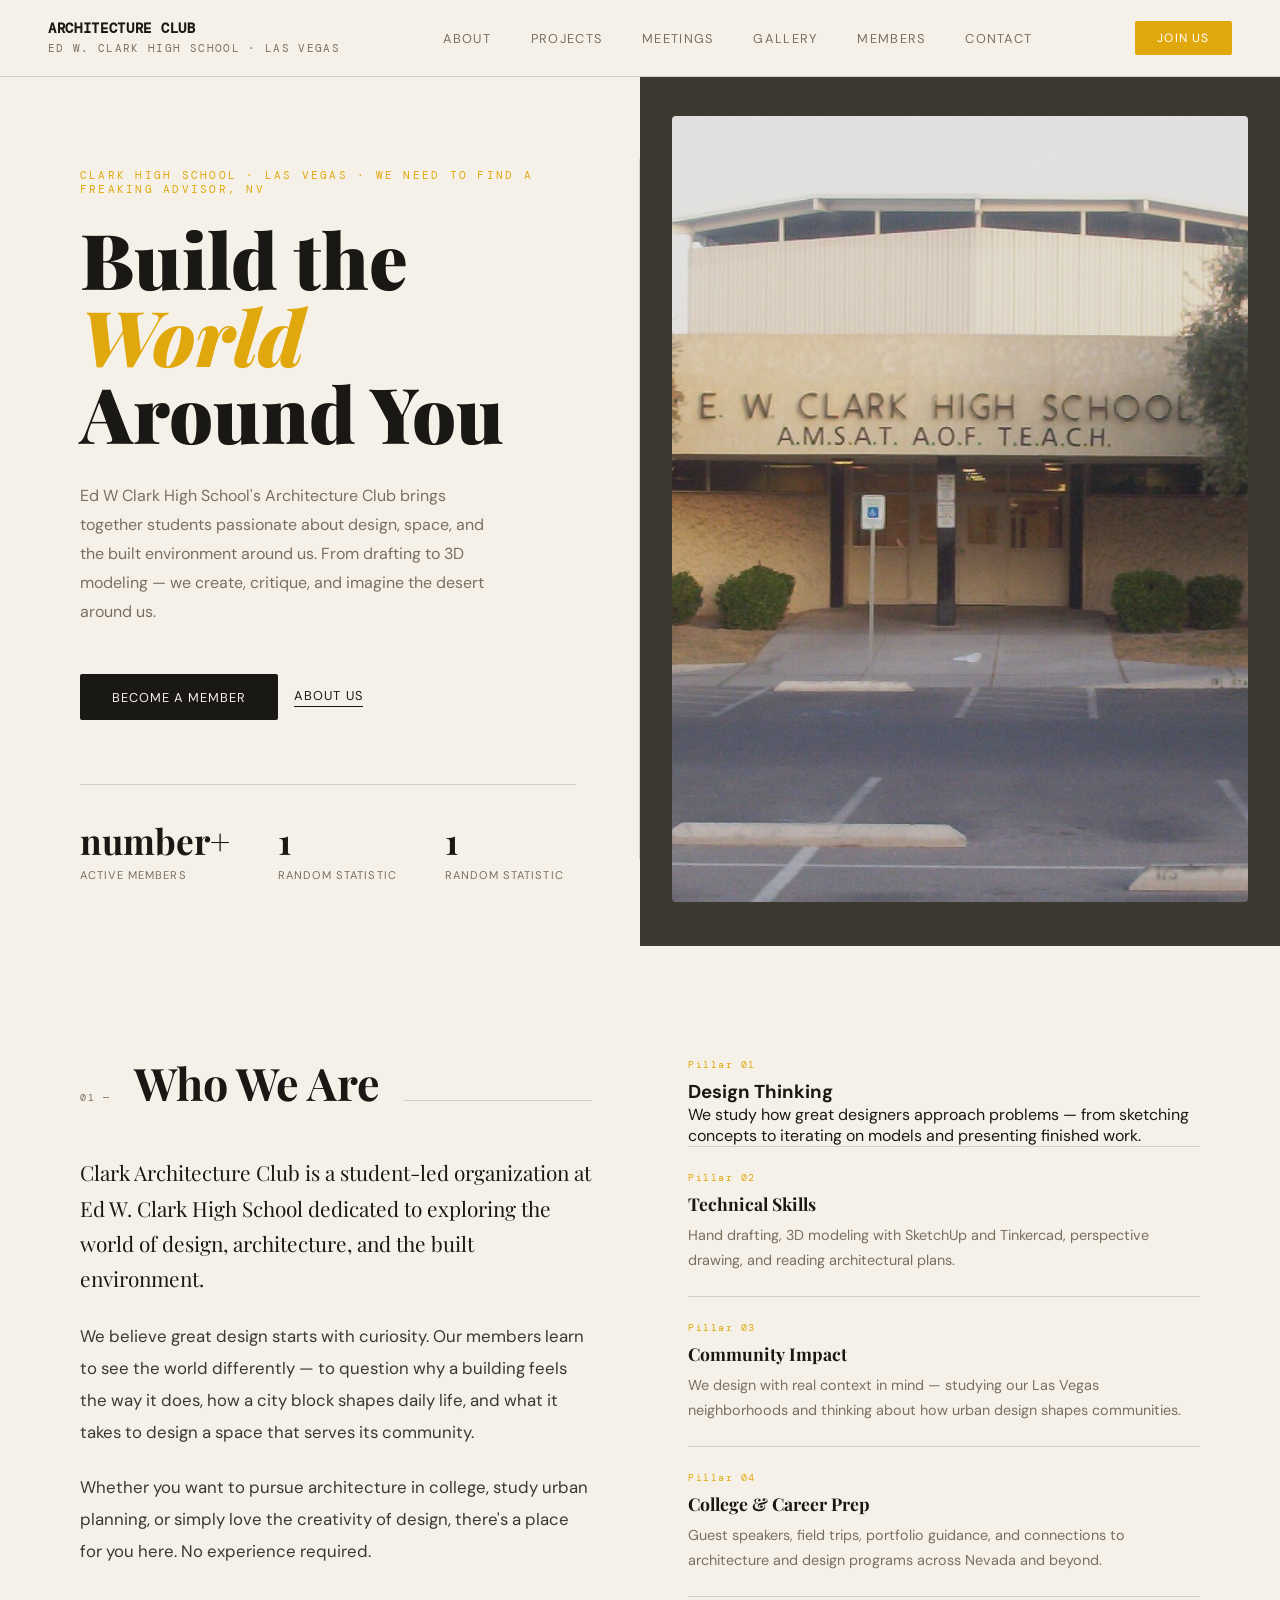
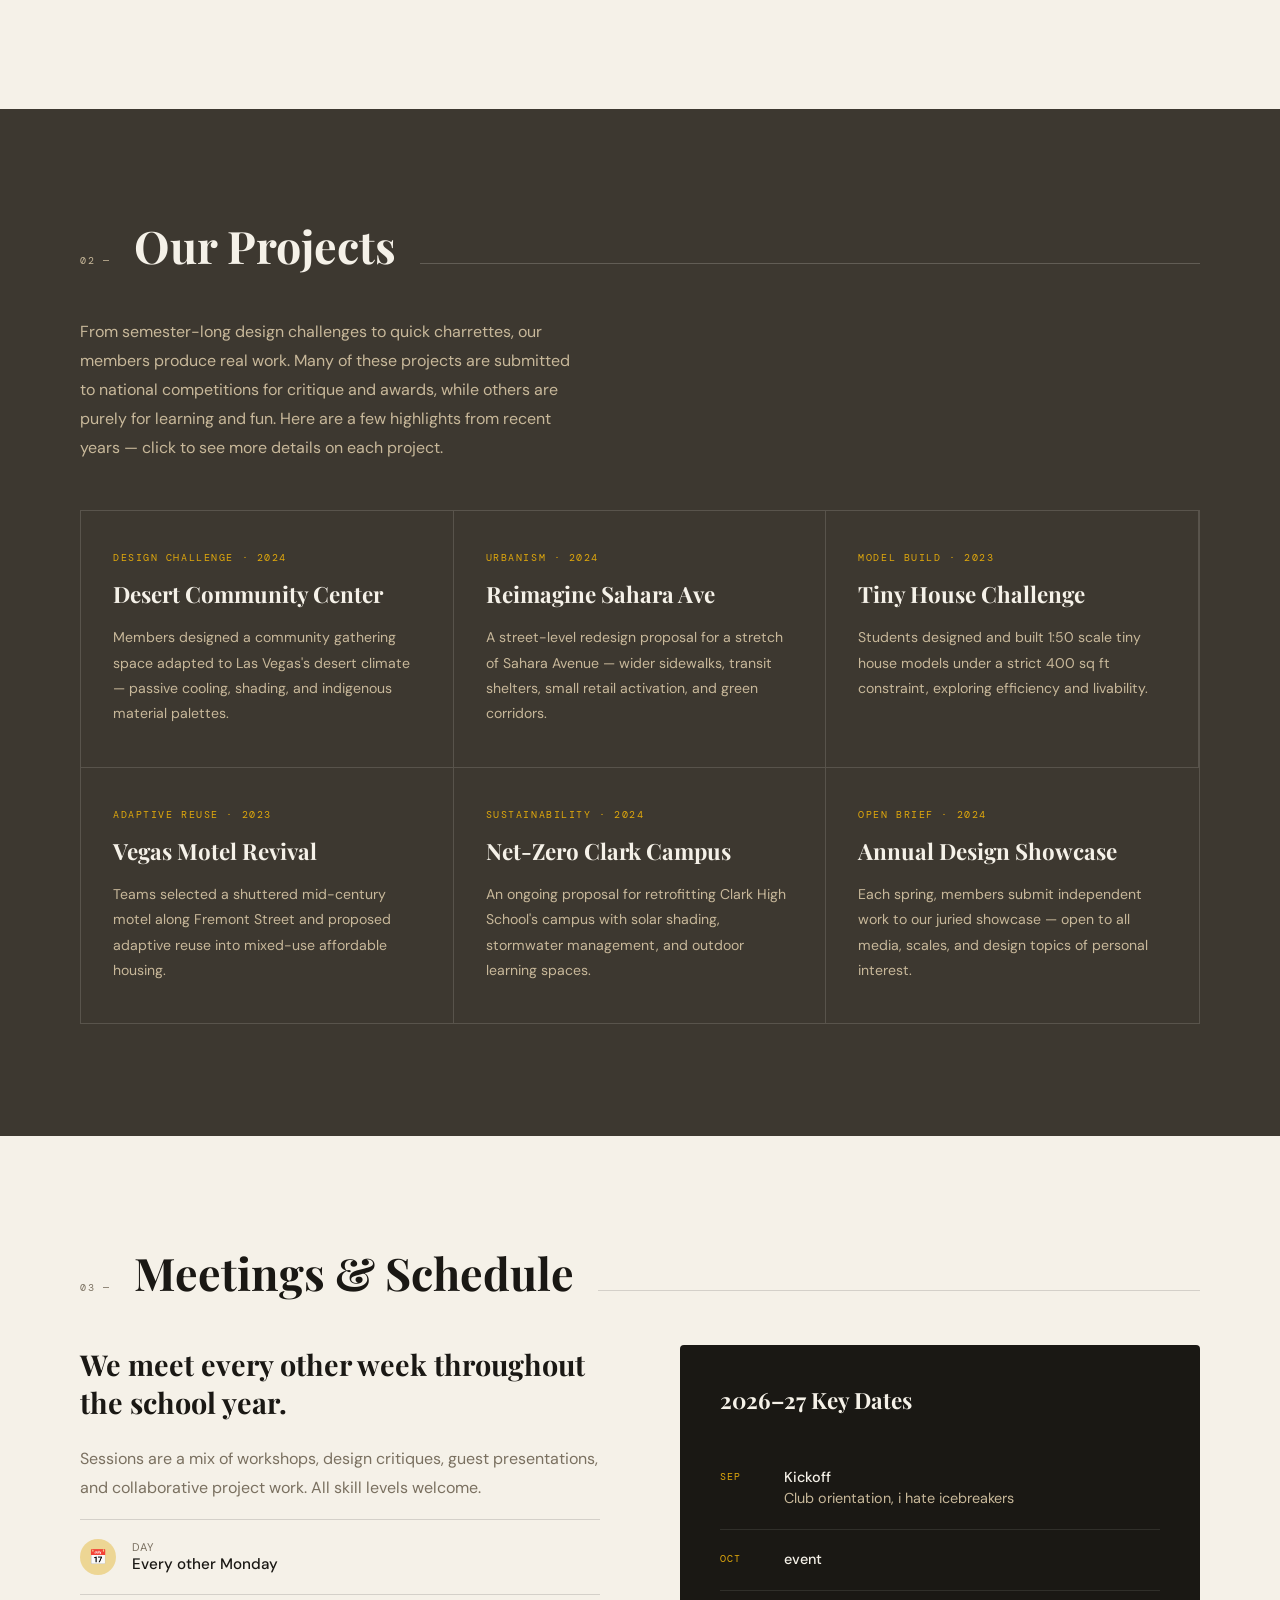
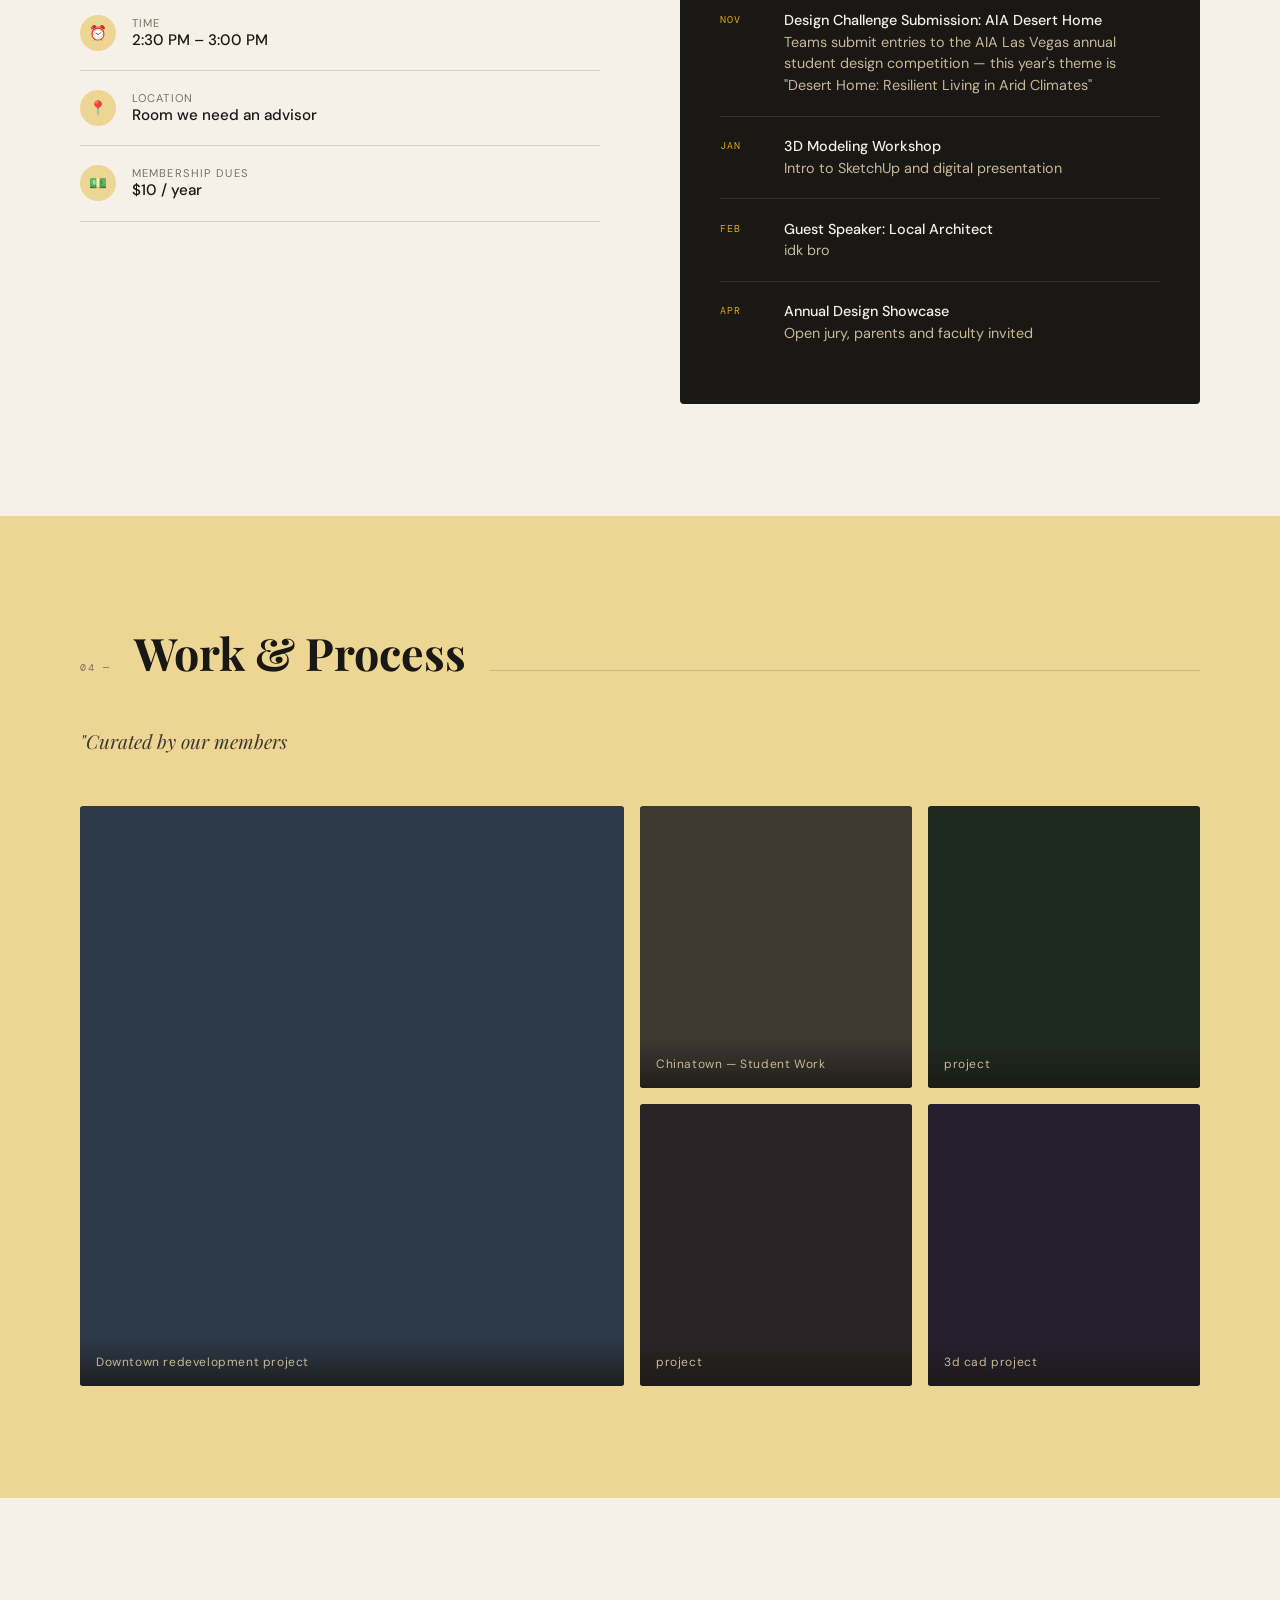
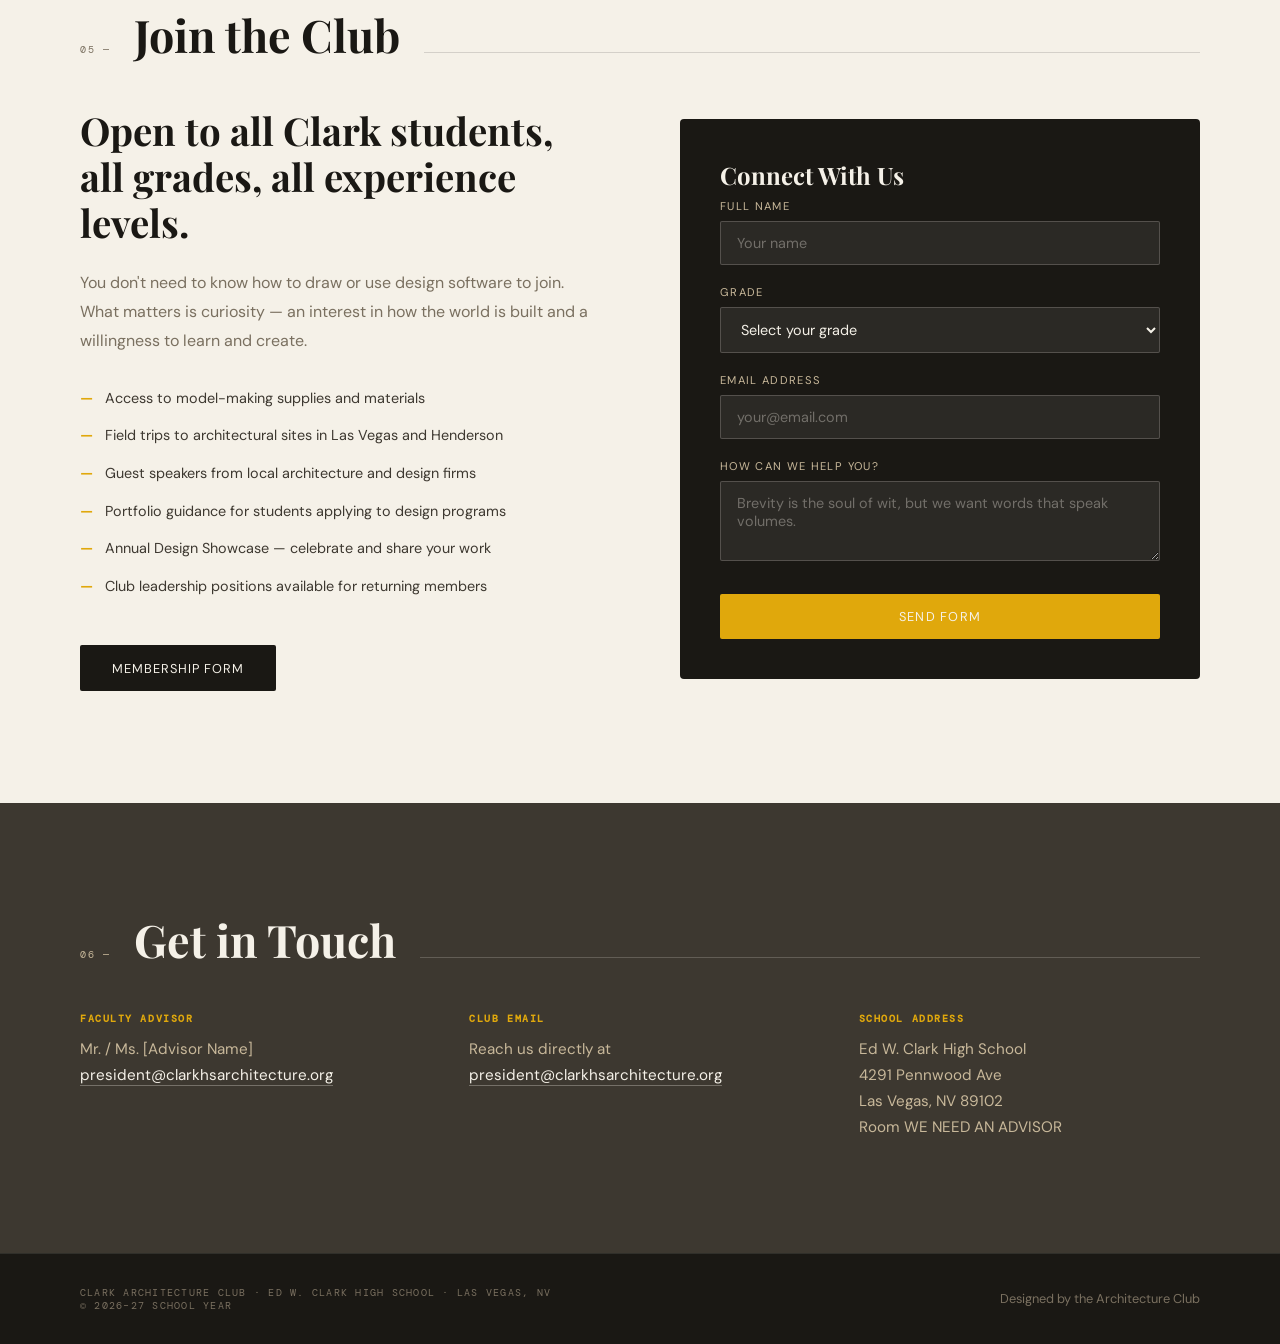
==== commit ae381fde: "hi" ====
--- a/index.html
+++ b/index.html
@@ -188,6 +188,8 @@
   .blueprint-svg {
     width: 90%; height: 90%;
     opacity: 0.85;
+    object-fit: cover;
+    border-radius: 4px;
   }
 
   /* SECTION SHARED */
@@ -601,54 +603,7 @@
   </div>
   <div class="hero-right">
     <div class="hero-blueprint">
-      <!-- Blueprint SVG -->
-      <svg class="blueprint-svg" viewBox="0 0 500 500" fill="none" xmlns="http://www.w3.org/2000/svg">
-        <rect width="500" height="500" fill="#2a2820"/>
-        <!-- Grid lines -->
-        <g stroke="#4a7fa5" stroke-width="0.4" opacity="0.4">
-          <line x1="0" y1="50" x2="500" y2="50"/><line x1="0" y1="100" x2="500" y2="100"/>
-          <line x1="0" y1="150" x2="500" y2="150"/><line x1="0" y1="200" x2="500" y2="200"/>
-          <line x1="0" y1="250" x2="500" y2="250"/><line x1="0" y1="300" x2="500" y2="300"/>
-          <line x1="0" y1="350" x2="500" y2="350"/><line x1="0" y1="400" x2="500" y2="400"/>
-          <line x1="0" y1="450" x2="500" y2="450"/>
-          <line x1="50" y1="0" x2="50" y2="500"/><line x1="100" y1="0" x2="100" y2="500"/>
-          <line x1="150" y1="0" x2="150" y2="500"/><line x1="200" y1="0" x2="200" y2="500"/>
-          <line x1="250" y1="0" x2="250" y2="500"/><line x1="300" y1="0" x2="300" y2="500"/>
-          <line x1="350" y1="0" x2="350" y2="500"/><line x1="400" y1="0" x2="400" y2="500"/>
-          <line x1="450" y1="0" x2="450" y2="500"/>
-        </g>
-        <!-- Floor plan outline -->
-        <rect x="80" y="100" width="340" height="300" stroke="#6ab4e0" stroke-width="2" fill="none"/>
-        <!-- Interior walls -->
-        <line x1="220" y1="100" x2="220" y2="250" stroke="#6ab4e0" stroke-width="2"/>
-        <line x1="220" y1="280" x2="220" y2="400" stroke="#6ab4e0" stroke-width="2"/>
-        <line x1="80" y1="230" x2="220" y2="230" stroke="#6ab4e0" stroke-width="2"/>
-        <line x1="220" y1="200" x2="420" y2="200" stroke="#6ab4e0" stroke-width="2"/>
-        <!-- Door arcs -->
-        <path d="M220 250 A30 30 0 0 0 250 220" stroke="#6ab4e0" stroke-width="1" fill="none" stroke-dasharray="4 2"/>
-        <path d="M80 230 A30 30 0 0 0 110 200" stroke="#6ab4e0" stroke-width="1" fill="none" stroke-dasharray="4 2"/>
-        <!-- Dimension lines -->
-        <line x1="80" y1="420" x2="420" y2="420" stroke="#c8b89a" stroke-width="1" marker-start="url(#arr)" marker-end="url(#arr)"/>
-        <line x1="80" y1="415" x2="80" y2="425" stroke="#c8b89a" stroke-width="1"/>
-        <line x1="420" y1="415" x2="420" y2="425" stroke="#c8b89a" stroke-width="1"/>
-        <text x="250" y="440" fill="#c8b89a" font-family="monospace" font-size="11" text-anchor="middle">34'-0"</text>
-        <line x1="440" y1="100" x2="440" y2="400" stroke="#c8b89a" stroke-width="1"/>
-        <line x1="435" y1="100" x2="445" y2="100" stroke="#c8b89a" stroke-width="1"/>
-        <line x1="435" y1="400" x2="445" y2="400" stroke="#c8b89a" stroke-width="1"/>
-        <text x="465" y="255" fill="#c8b89a" font-family="monospace" font-size="11" text-anchor="middle" transform="rotate(90,465,255)">30'-0"</text>
-        <!-- Room labels -->
-        <text x="145" y="175" fill="#6ab4e0" font-family="monospace" font-size="9" text-anchor="middle">LIVING</text>
-        <text x="320" y="155" fill="#6ab4e0" font-family="monospace" font-size="9" text-anchor="middle">STUDIO</text>
-        <text x="145" y="320" fill="#6ab4e0" font-family="monospace" font-size="9" text-anchor="middle">DINING</text>
-        <text x="320" y="315" fill="#6ab4e0" font-family="monospace" font-size="9" text-anchor="middle">KITCHEN</text>
-        <!-- Title block -->
-        <rect x="80" y="50" width="340" height="35" stroke="#6ab4e0" stroke-width="1" fill="none"/>
-        <text x="250" y="70" fill="#6ab4e0" font-family="monospace" font-size="11" text-anchor="middle">CLARK HS ARCHITECTURE CLUB — STUDENT DESIGN 01</text>
-        <!-- North arrow -->
-        <circle cx="455" cy="75" r="18" stroke="#c8b89a" stroke-width="1" fill="none"/>
-        <text x="455" y="65" fill="#c8b89a" font-family="monospace" font-size="9" text-anchor="middle">N</text>
-        <polygon points="455,68 451,80 455,78 459,80" fill="#c8b89a"/>
-      </svg>
+      <img src="images/clarkhs.jpg" alt="Clark High School" class="blueprint-svg">
     </div>
   </div>
 </section>
@@ -924,7 +879,7 @@
       </div>
       <div class="form-group">
         <label>How can we help you?</label>
-        <textarea placeholder="A sentence or two is great..."></textarea>
+        <textarea placeholder="Brevity is the soul of wit, but we want words that speak volumes."></textarea>
       </div>
       <button class="form-submit" onclick="handleSubmit()">Send Form</button>
     </div>
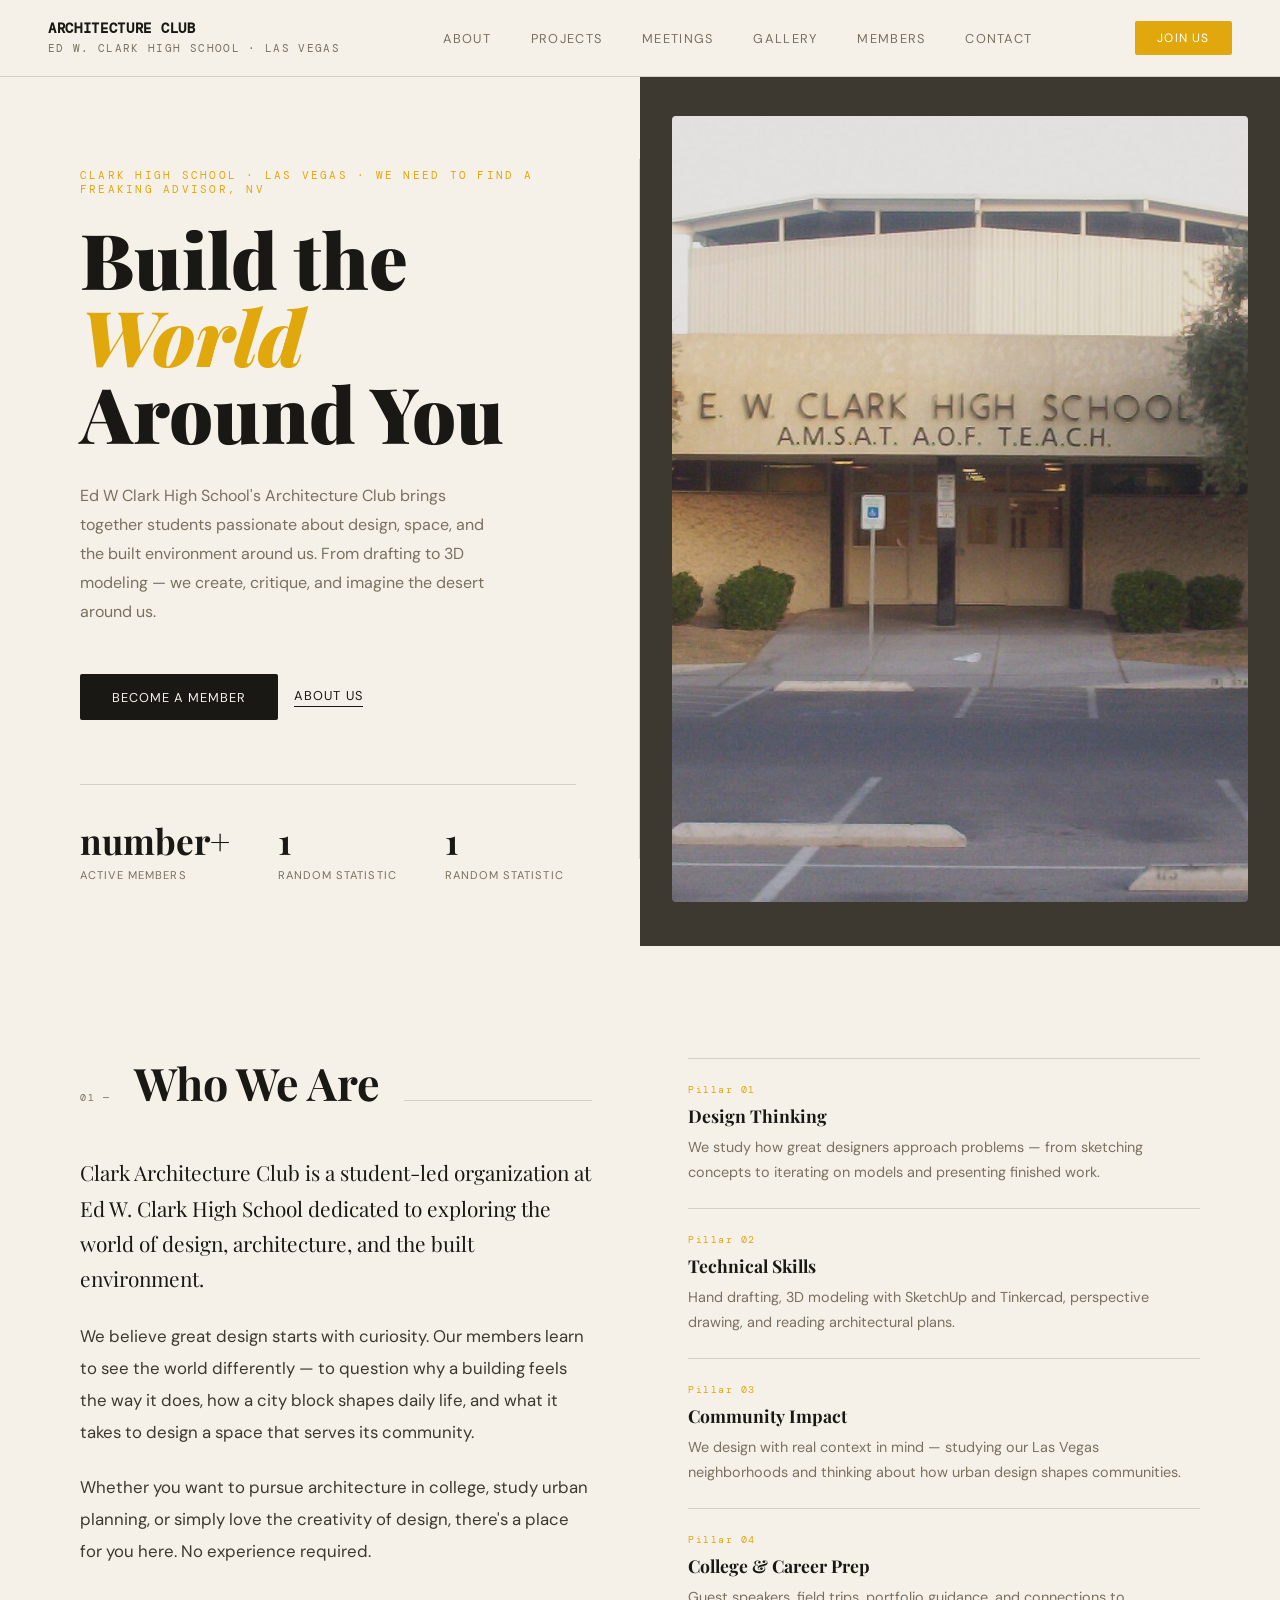
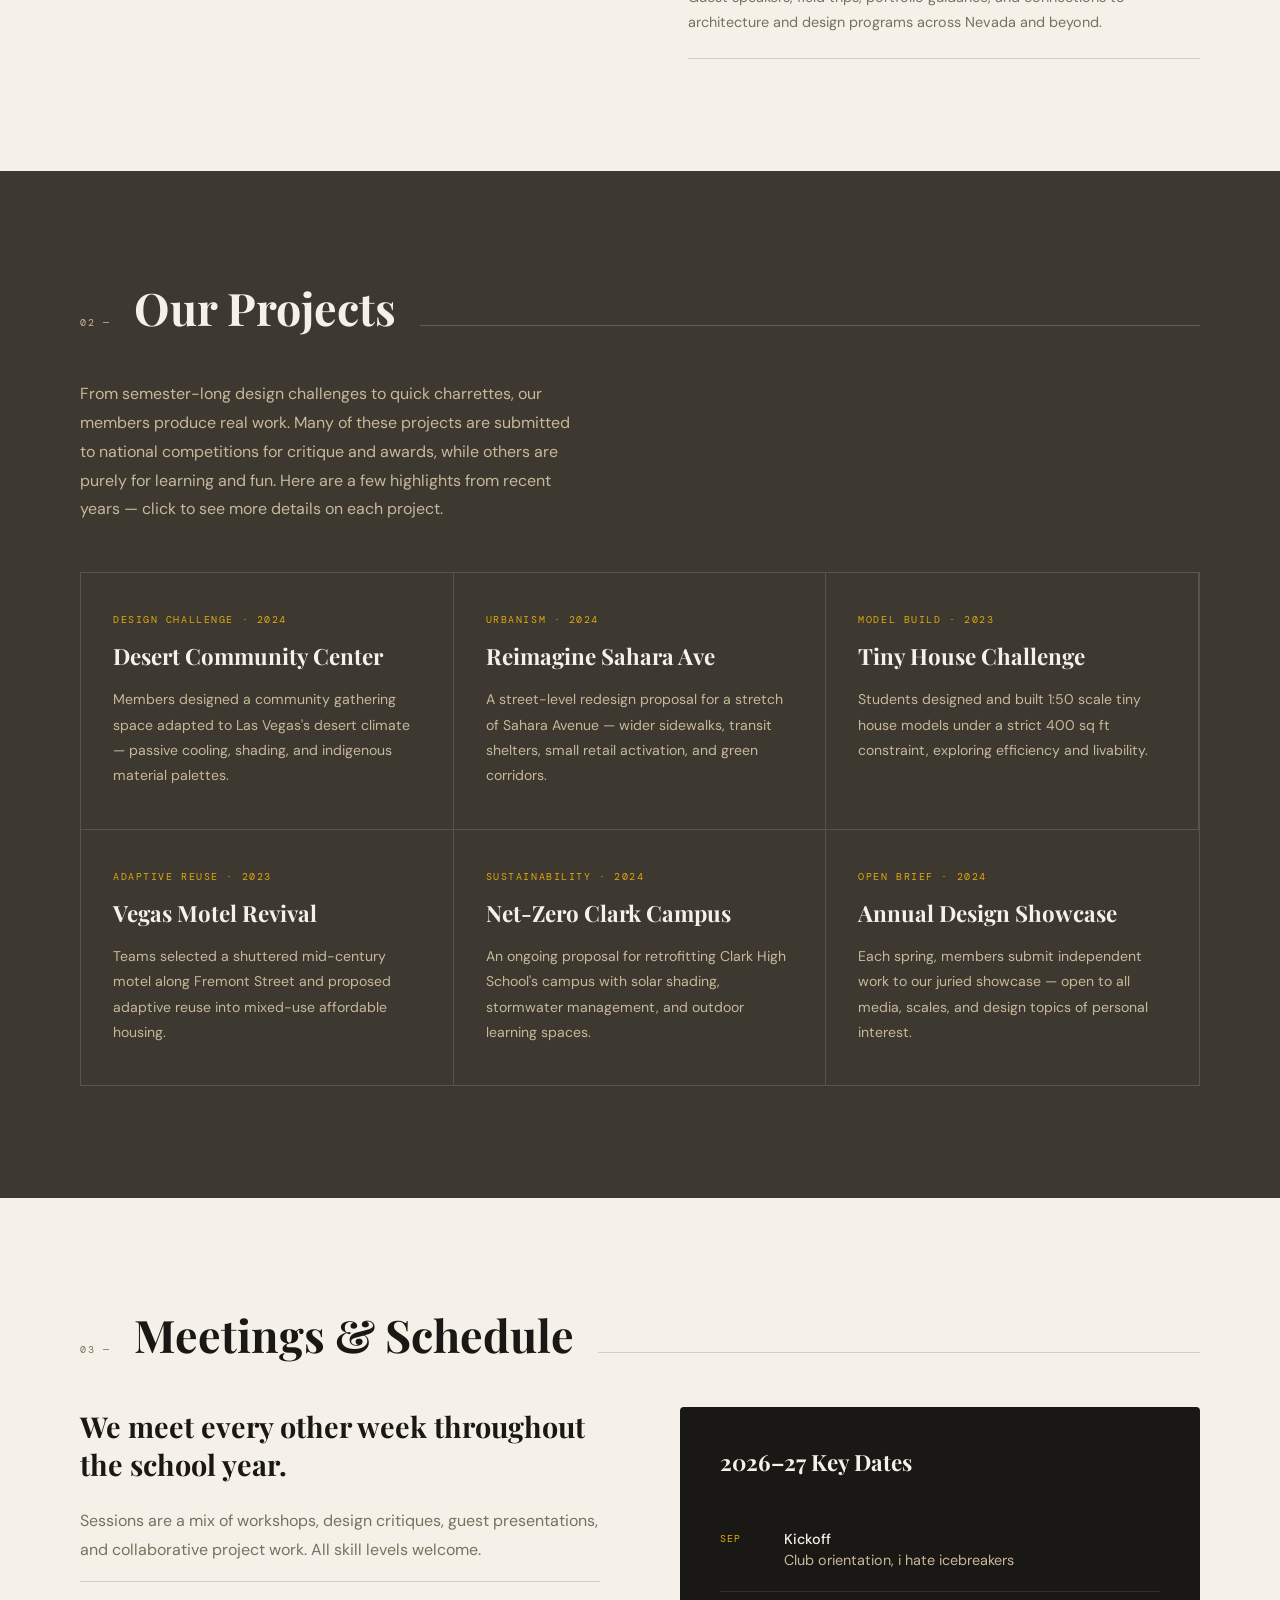
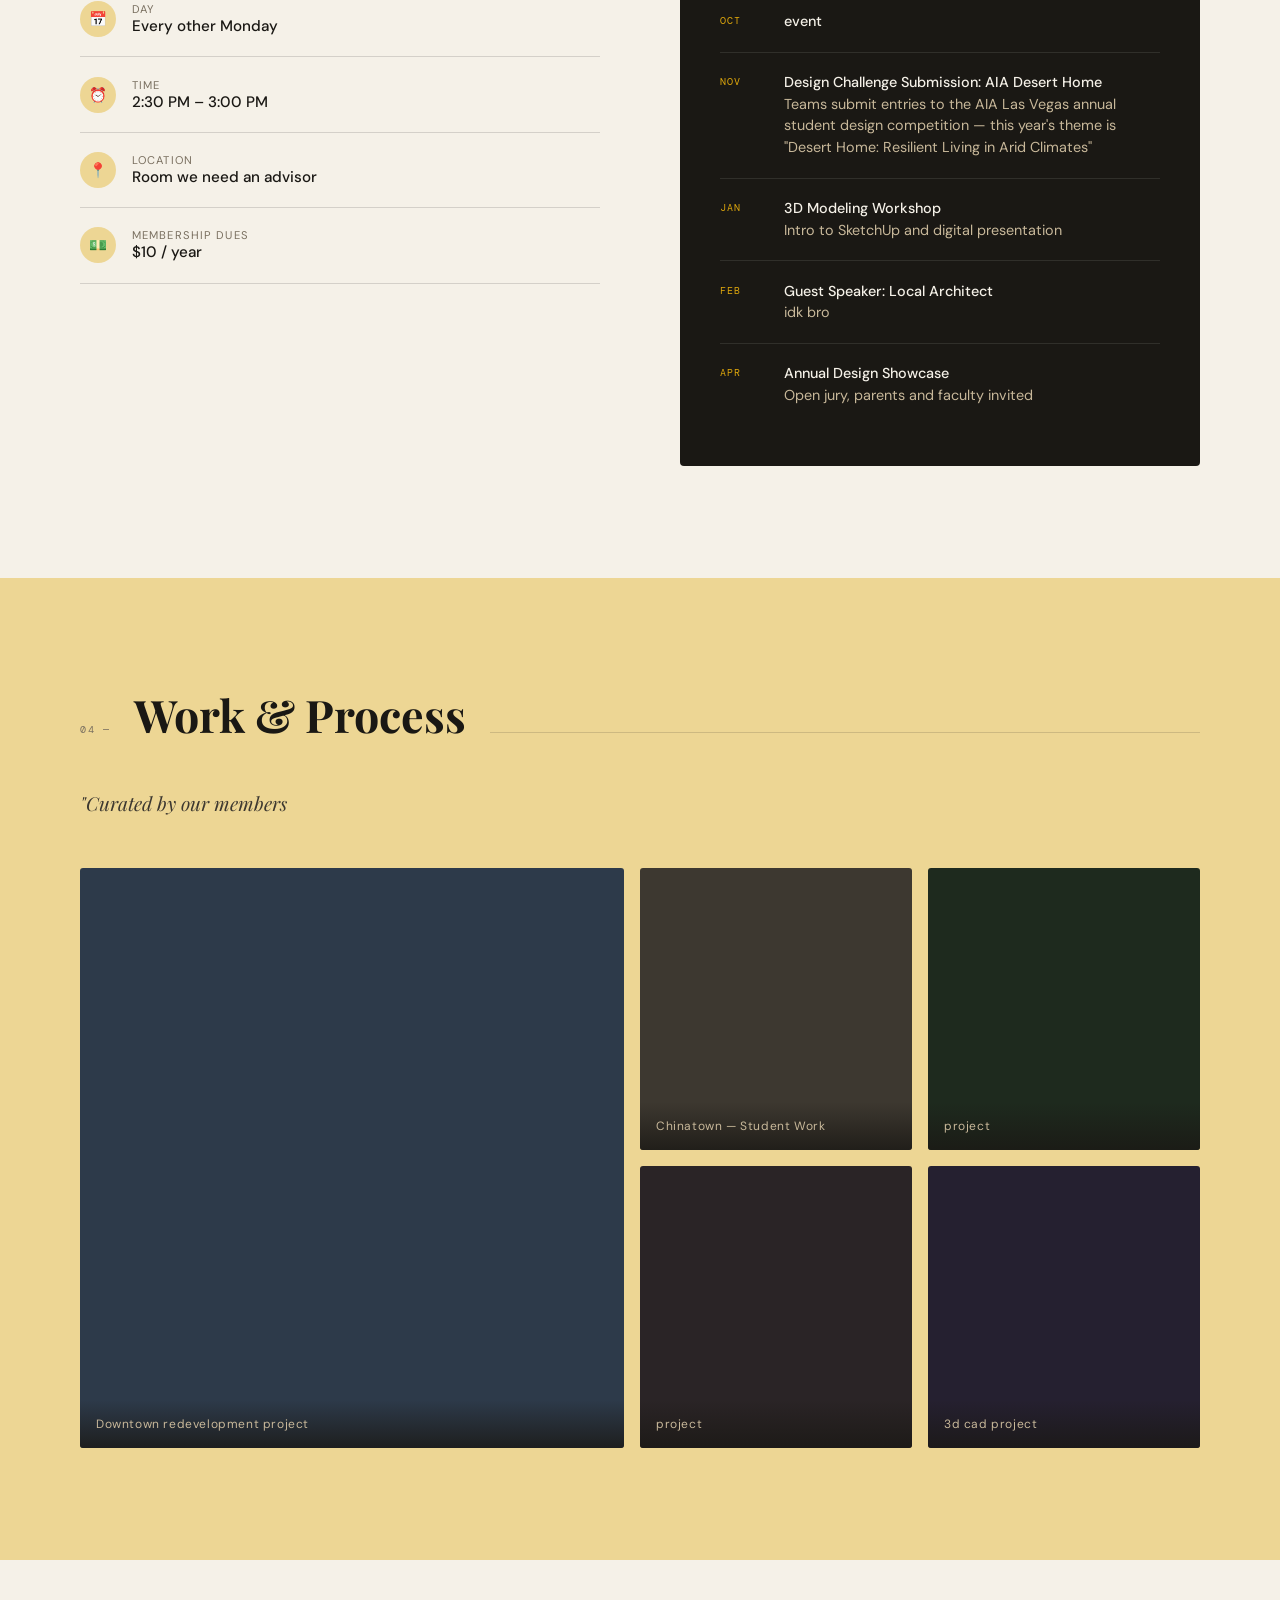
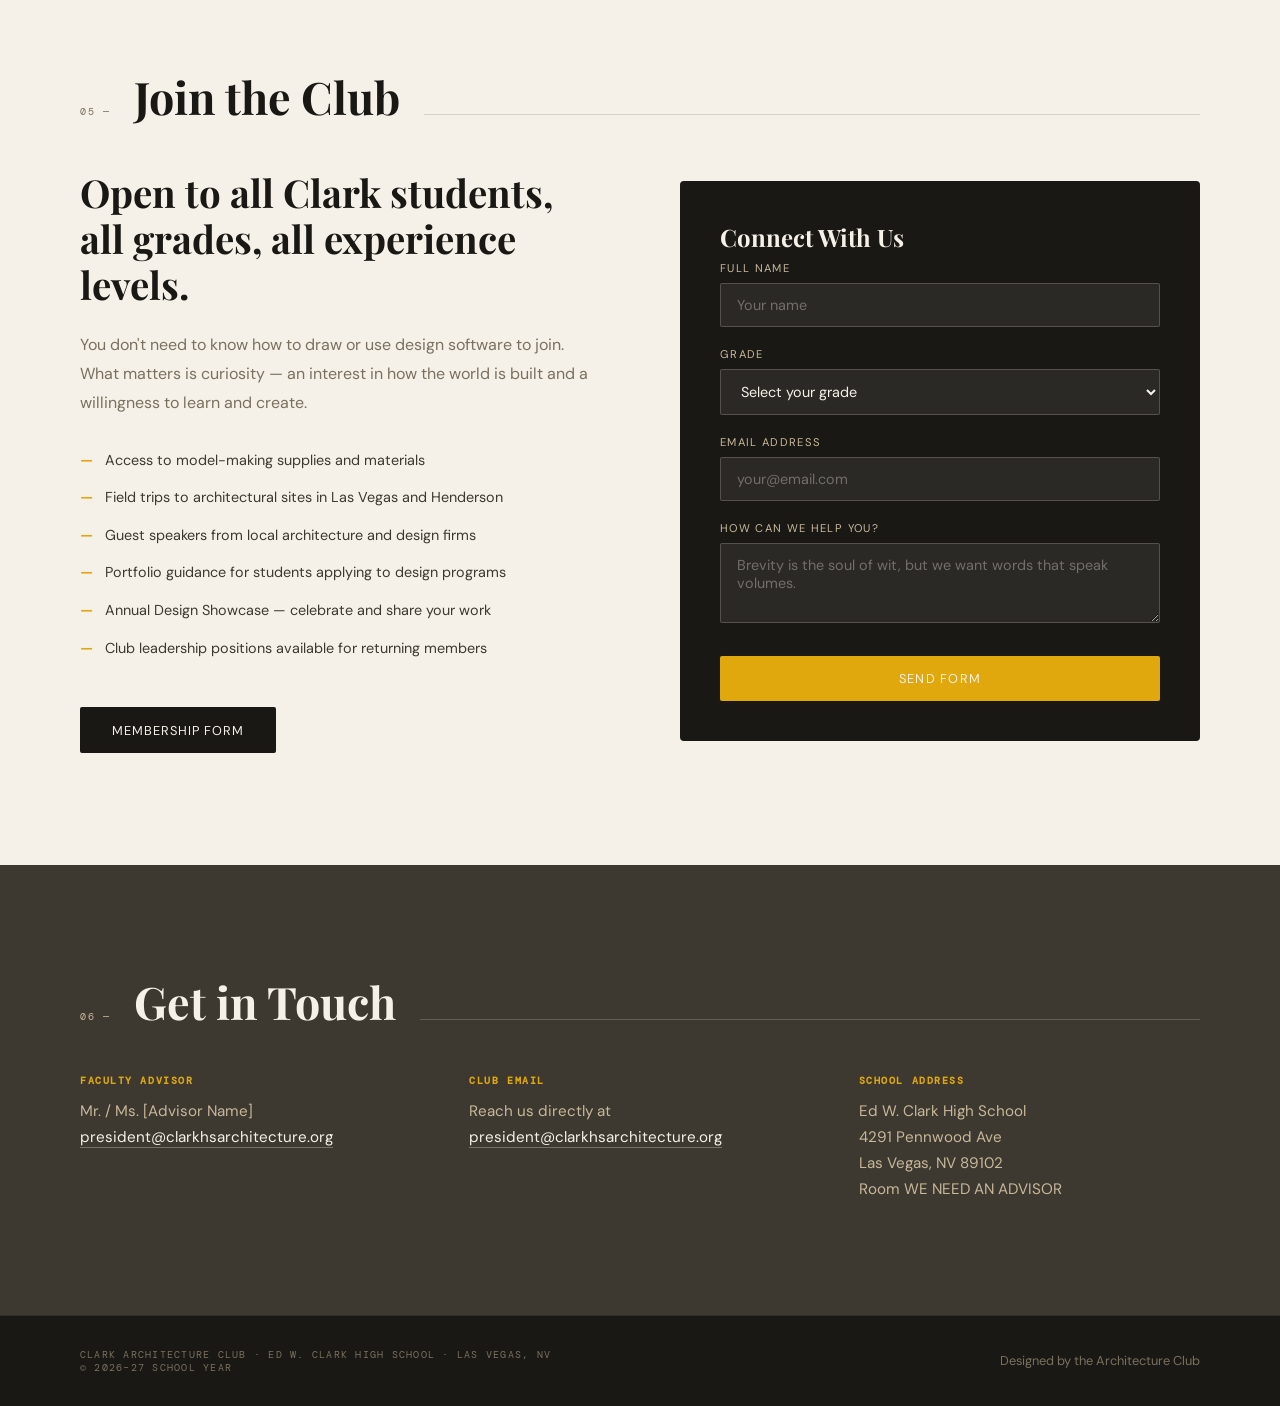
==== commit eb11075c: "fixed typo thank you karlyne devore from searcy hs for SHAMING me on my font tysm" ====
--- a/index.html
+++ b/index.html
@@ -629,7 +629,7 @@
     </div>
   </div>
   <div class="about-sidebar">
-    <div class="objectives">
+    <div class="pillar">
       <div class="pillar-num">Pillar 01</div>
       <h3>Design Thinking</h3>
       <p>We study how great designers approach problems — from sketching concepts to iterating on models and presenting finished work.</p>
